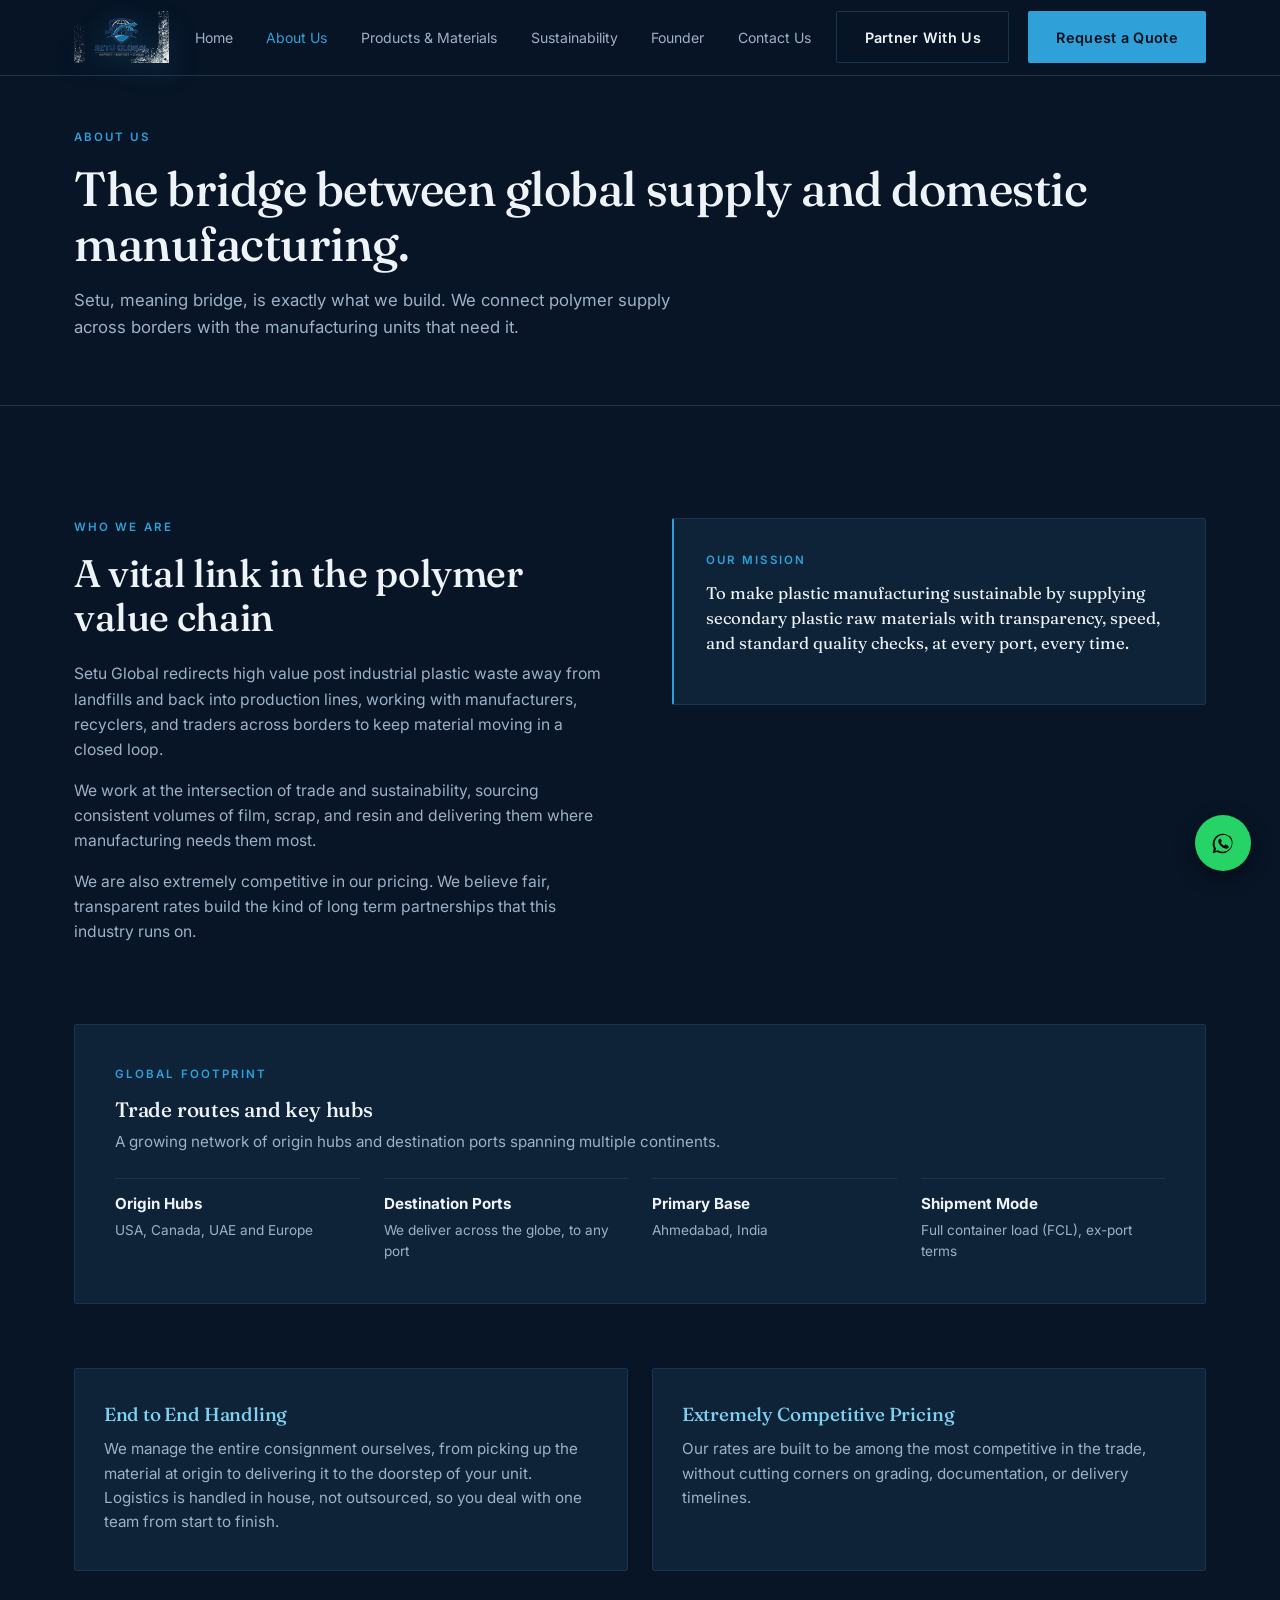
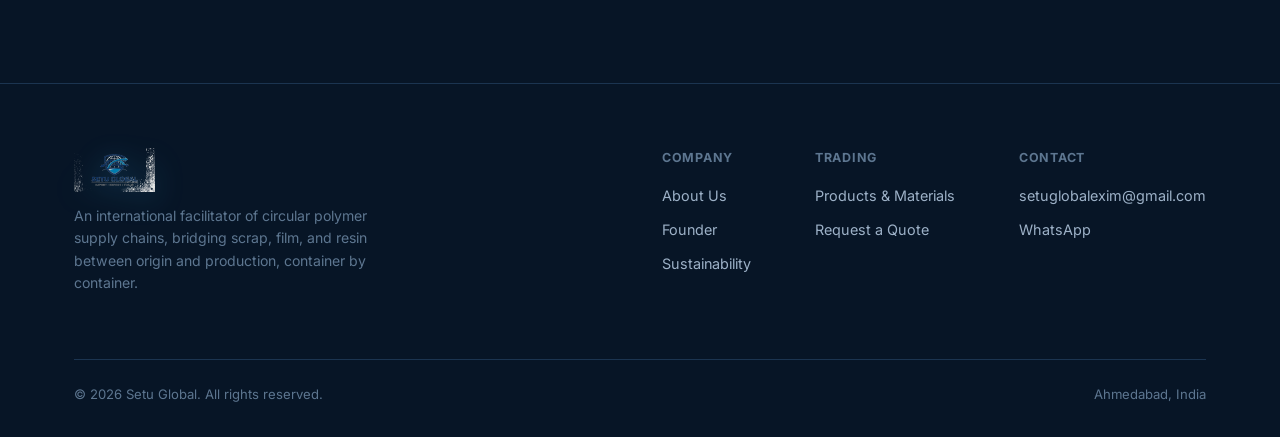
==== about.html @ ed0bbd1e "Add files via upload" ====
<!DOCTYPE html>
<html lang="en">
<head>
<meta charset="UTF-8">
<meta name="viewport" content="width=device-width, initial-scale=1.0">
<title>About Us | Setu Global</title>
<meta name="description" content="Setu Global bridges the gap between global polymer supply and domestic manufacturing, with transparent, end to end trade and logistics.">
<link rel="preconnect" href="https://fonts.googleapis.com">
<link href="https://fonts.googleapis.com/css2?family=Fraunces:wght@400;500;600&family=Inter:wght@400;500;600;700&display=swap" rel="stylesheet">
<link rel="stylesheet" href="style.css">
</head>
<body>

<header>
  <nav class="nav">
    <a href="index.html" class="logo"><img src="images/logo.png" alt="Setu Global" class="logo-mark"></a>
    <ul class="nav-links">
      <li><a href="index.html">Home</a></li>
      <li><a href="about.html" class="active">About Us</a></li>
      <li><a href="products.html">Products &amp; Materials</a></li>
      <li><a href="sustainability.html">Sustainability</a></li>
      <li><a href="founder.html">Founder</a></li>
      <li><a href="contact.html">Contact Us</a></li>
    </ul>
    <div class="nav-cta">
      <a href="contact.html" class="btn btn-ghost">Partner With Us</a>
      <a href="contact.html" class="btn btn-primary">Request a Quote</a>
    </div>
    <button class="nav-toggle" id="navToggle" aria-label="Menu">
      <span></span><span></span><span></span>
    </button>
  </nav>
  <div class="mobile-menu" id="mobileMenu">
    <a href="index.html">Home</a>
    <a href="about.html">About Us</a>
    <a href="products.html">Products &amp; Materials</a>
    <a href="sustainability.html">Sustainability</a>
    <a href="founder.html">Founder</a>
    <a href="contact.html">Contact Us</a>
    <a href="contact.html" class="btn btn-primary">Request a Quote</a>
  </div>
</header>

<main>

  <section class="page-hero">
    <div class="container">
      <span class="eyebrow">About Us</span>
      <h1>The bridge between global supply and domestic manufacturing.</h1>
      <p>Setu, meaning bridge, is exactly what we build. We connect polymer supply across borders with the manufacturing units that need it.</p>
    </div>
  </section>

  <section>
    <div class="container">
      <div class="about-grid">
        <div>
          <span class="eyebrow">Who We Are</span>
          <h2>A vital link in the polymer value chain</h2>
          <p>Setu Global redirects high value post industrial plastic waste away from landfills and back into production lines, working with manufacturers, recyclers, and traders across borders to keep material moving in a closed loop.</p>
          <p>We work at the intersection of trade and sustainability, sourcing consistent volumes of film, scrap, and resin and delivering them where manufacturing needs them most.</p>
          <p>We are also extremely competitive in our pricing. We believe fair, transparent rates build the kind of long term partnerships that this industry runs on.</p>
        </div>
        <div class="mission-box">
          <span class="eyebrow">Our Mission</span>
          <p>To make plastic manufacturing sustainable by supplying secondary plastic raw materials with transparency, speed, and standard quality checks, at every port, every time.</p>
        </div>
      </div>

      <div class="route-map">
        <span class="eyebrow">Global Footprint</span>
        <h3 style="font-size:1.3rem; margin-bottom:0.5rem;">Trade routes and key hubs</h3>
        <p style="color:var(--text-dim); font-size:0.95rem;">A growing network of origin hubs and destination ports spanning multiple continents.</p>
        <ul class="route-list">
          <li><b>Origin Hubs</b>USA, Canada, UAE and Europe</li>
          <li><b>Destination Ports</b>We deliver across the globe, to any port</li>
          <li><b>Primary Base</b>Ahmedabad, India</li>
          <li><b>Shipment Mode</b>Full container load (FCL), ex-port terms</li>
        </ul>
      </div>

      <div class="callout-strip">
        <div class="card">
          <h3>End to End Handling</h3>
          <p>We manage the entire consignment ourselves, from picking up the material at origin to delivering it to the doorstep of your unit. Logistics is handled in house, not outsourced, so you deal with one team from start to finish.</p>
        </div>
        <div class="card">
          <h3>Extremely Competitive Pricing</h3>
          <p>Our rates are built to be among the most competitive in the trade, without cutting corners on grading, documentation, or delivery timelines.</p>
        </div>
      </div>
    </div>
  </section>

</main>

<footer>
  <div class="container">
    <div class="footer-top">
      <div class="footer-brand">
        <a href="index.html" class="logo"><img src="images/logo.png" alt="Setu Global" class="logo-mark" style="height:44px;"></a>
        <p>An international facilitator of circular polymer supply chains, bridging scrap, film, and resin between origin and production, container by container.</p>
      </div>
      <div class="footer-cols">
        <div class="footer-col">
          <h5>Company</h5>
          <a href="about.html">About Us</a>
          <a href="founder.html">Founder</a>
          <a href="sustainability.html">Sustainability</a>
        </div>
        <div class="footer-col">
          <h5>Trading</h5>
          <a href="products.html">Products &amp; Materials</a>
          <a href="contact.html">Request a Quote</a>
        </div>
        <div class="footer-col">
          <h5>Contact</h5>
          <a href="mailto:setuglobalexim@gmail.com">setuglobalexim@gmail.com</a>
          <a href="https://wa.me/917990073517">WhatsApp</a>
        </div>
      </div>
    </div>
    <div class="footer-bottom">
      <span>© 2026 Setu Global. All rights reserved.</span>
      <span>Ahmedabad, India</span>
    </div>
  </div>
</footer>

<a href="https://wa.me/917990073517" class="wa-float" target="_blank" rel="noopener" aria-label="Chat on WhatsApp">
  <svg width="28" height="28" viewBox="0 0 24 24" fill="#0a0a0a"><path d="M17.6 6.3A8.9 8.9 0 0 0 12 4a8.9 8.9 0 0 0-7.9 13l-1 3.7 3.8-1a8.9 8.9 0 0 0 4.3 1.1h.1a8.9 8.9 0 0 0 8.9-8.9c0-2.4-.9-4.6-2.6-6.3zM12 19.4h-.1a7.4 7.4 0 0 1-3.8-1l-.3-.1-2.3.6.6-2.2-.2-.3a7.4 7.4 0 1 1 13.7-3.9 7.4 7.4 0 0 1-7.4 6.9zm4-5.5c-.2-.1-1.3-.6-1.5-.7-.2-.1-.3-.1-.5.1-.1.2-.5.7-.6.8-.1.1-.2.2-.4.1-.2-.1-.8-.3-1.6-1-.6-.5-1-1.2-1.1-1.4-.1-.2 0-.3.1-.4l.3-.4.2-.3c.1-.1 0-.2 0-.3 0-.1-.5-1.2-.7-1.6-.2-.4-.4-.4-.5-.4h-.4c-.2 0-.4.1-.6.3-.2.2-.8.8-.8 1.9 0 1.1.8 2.2.9 2.3.1.2 1.6 2.4 3.8 3.4.5.2 1 .4 1.3.5.5.2 1 .1 1.4.1.4-.1 1.3-.5 1.5-1 .2-.5.2-.9.1-1l-.4-.1z"/></svg>
</a>

<script src="main.js"></script>
</body>
</html>
---- style.css ----
/* ========================================
   Setu Global, Minimal Dark Theme
   ======================================== */

:root {
  --bg: #071526;
  --bg-alt: #0b1d33;
  --bg-card: #0e2238;
  --border: #1b3450;
  --text: #eef3f8;
  --text-dim: #9db1c7;
  --text-faint: #5d7690;
  --accent: #2fa0d8;
  --accent-dim: #1c6f99;
  --accent-light: #7fd0ef;
  --radius: 2px;
  --max-width: 1180px;
  --space-xs: 0.5rem;
  --space-sm: 1rem;
  --space-md: 2rem;
  --space-lg: 4rem;
  --space-xl: 7rem;
}

* { box-sizing: border-box; margin: 0; padding: 0; }

html { scroll-behavior: smooth; }

body {
  background: var(--bg);
  color: var(--text);
  font-family: 'Inter', -apple-system, BlinkMacSystemFont, 'Segoe UI', sans-serif;
  font-size: 16px;
  line-height: 1.6;
  -webkit-font-smoothing: antialiased;
}

h1, h2, h3, h4 {
  font-family: 'Fraunces', Georgia, serif;
  font-weight: 500;
  letter-spacing: -0.01em;
  line-height: 1.15;
}

a { color: inherit; text-decoration: none; }

img { max-width: 100%; display: block; }

.container {
  max-width: var(--max-width);
  margin: 0 auto;
  padding: 0 1.5rem;
}

.eyebrow {
  font-size: 0.72rem;
  letter-spacing: 0.18em;
  text-transform: uppercase;
  color: var(--accent);
  font-weight: 600;
  display: block;
  margin-bottom: 0.9rem;
}

.section-head {
  max-width: 640px;
  margin-bottom: var(--space-lg);
}

.section-head h2 {
  font-size: clamp(1.8rem, 3vw, 2.6rem);
  margin-bottom: 1rem;
}

.section-head p {
  color: var(--text-dim);
  font-size: 1.05rem;
}

section { padding: var(--space-xl) 0; border-bottom: 1px solid var(--border); }

/* ---------- Buttons ---------- */
.btn {
  display: inline-flex;
  align-items: center;
  gap: 0.5rem;
  padding: 0.85rem 1.7rem;
  border-radius: var(--radius);
  font-size: 0.9rem;
  font-weight: 600;
  letter-spacing: 0.02em;
  cursor: pointer;
  border: 1px solid transparent;
  transition: all 0.2s ease;
}

.btn-primary {
  background: var(--accent);
  color: #06111e;
}
.btn-primary:hover { background: var(--accent-light); }

.btn-ghost {
  background: transparent;
  border: 1px solid var(--border);
  color: var(--text);
}
.btn-ghost:hover { border-color: var(--accent); color: var(--accent); }

/* ---------- Header ---------- */
header {
  position: fixed;
  top: 0; left: 0; right: 0;
  z-index: 100;
  background: rgba(7,21,38,0.88);
  backdrop-filter: blur(10px);
  border-bottom: 1px solid var(--border);
}

.nav {
  display: flex;
  align-items: center;
  justify-content: space-between;
  padding: 0.7rem 1.5rem;
  max-width: var(--max-width);
  margin: 0 auto;
}

.logo {
  font-family: 'Fraunces', serif;
  font-size: 1.25rem;
  font-weight: 600;
  letter-spacing: 0.01em;
  display: flex;
  align-items: center;
  gap: 0.6rem;
}
.logo span { color: var(--accent); }

.logo-mark {
  height: 52px;
  width: auto;
  display: block;
  filter: drop-shadow(0 6px 14px rgba(47,160,216,0.35));
  animation: logoFloat 3.6s ease-in-out infinite;
}

@keyframes logoFloat {
  0%, 100% { transform: translateY(0); }
  50% { transform: translateY(-5px); }
}

.nav-links {
  display: flex;
  gap: 2.1rem;
  list-style: none;
}

.nav-links a {
  font-size: 0.88rem;
  color: var(--text-dim);
  transition: color 0.2s;
}
.nav-links a:hover { color: var(--text); }

.nav-cta { display: flex; align-items: center; gap: 1.2rem; }

.nav-toggle {
  display: none;
  flex-direction: column;
  gap: 5px;
  background: none;
  border: none;
  cursor: pointer;
  padding: 0.3rem;
}
.nav-toggle span { width: 22px; height: 1.5px; background: var(--text); }

/* ---------- Hero ---------- */
.hero {
  padding: calc(var(--space-xl) + 4rem) 0 var(--space-xl);
  border-bottom: 1px solid var(--border);
  position: relative;
  overflow: hidden;
}

.hero::before {
  content: "";
  position: absolute;
  top: -20%; right: -10%;
  width: 600px; height: 600px;
  background: radial-gradient(circle, rgba(47,160,216,0.12) 0%, transparent 70%);
  pointer-events: none;
}

.hero-inner { max-width: 760px; position: relative; }

.hero h1 {
  font-size: clamp(2.4rem, 5.2vw, 4.2rem);
  margin-bottom: 1.6rem;
}

.hero .sub {
  font-size: 1.15rem;
  color: var(--text-dim);
  max-width: 560px;
  margin-bottom: 2.6rem;
}

/* ---------- Page header (sub-pages) ---------- */
.page-hero {
  padding: calc(var(--space-lg) + 4rem) 0 var(--space-lg);
  border-bottom: 1px solid var(--border);
}
.page-hero h1 {
  font-size: clamp(2rem, 4vw, 3rem);
  margin-bottom: 1rem;
}
.page-hero p {
  color: var(--text-dim);
  font-size: 1.05rem;
  max-width: 600px;
}

.nav-links a.active { color: var(--accent); }

/* ---------- Pricing / logistics callout strips ---------- */
.callout-strip {
  display: grid;
  grid-template-columns: 1fr 1fr;
  gap: 1.5rem;
  margin-top: var(--space-lg);
}
.callout-strip .card h3 { color: var(--accent-light); }

.hero-ctas { display: flex; gap: 1rem; flex-wrap: wrap; margin-bottom: var(--space-lg); }

/* Stats */
.stats {
  display: grid;
  grid-template-columns: repeat(3, 1fr);
  gap: 1.5rem;
  margin-top: var(--space-lg);
  padding-top: var(--space-lg);
  border-top: 1px solid var(--border);
  max-width: 820px;
}

.stat-num {
  font-family: 'Fraunces', serif;
  font-size: clamp(1.9rem, 3vw, 2.6rem);
  color: var(--accent);
  margin-bottom: 0.3rem;
}

.stat-label {
  font-size: 0.82rem;
  color: var(--text-faint);
  text-transform: uppercase;
  letter-spacing: 0.08em;
}

/* ---------- Cards grid (offerings / pillars) ---------- */
.grid-3 {
  display: grid;
  grid-template-columns: repeat(3, 1fr);
  gap: 1.5rem;
}

.grid-4 {
  display: grid;
  grid-template-columns: repeat(4, 1fr);
  gap: 1.5rem;
}

.card {
  background: var(--bg-card);
  border: 1px solid var(--border);
  border-radius: var(--radius);
  padding: 2.2rem 1.8rem;
  transition: border-color 0.25s, transform 0.25s;
}
.card:hover { border-color: var(--accent-dim); transform: translateY(-3px); }

.card-num {
  font-family: 'Fraunces', serif;
  font-size: 0.85rem;
  color: var(--accent);
  margin-bottom: 1.2rem;
  letter-spacing: 0.05em;
}

.card h3 {
  font-size: 1.18rem;
  margin-bottom: 0.7rem;
}

.card p { color: var(--text-dim); font-size: 0.95rem; }

/* ---------- About ---------- */
.about-grid {
  display: grid;
  grid-template-columns: 1fr 1fr;
  gap: var(--space-lg);
  align-items: start;
}

.about-grid h2 { font-size: clamp(1.8rem, 3vw, 2.4rem); margin-bottom: 1.4rem; }
.about-grid .lead { font-size: 1.1rem; color: var(--text-dim); margin-bottom: 1.4rem; }
.about-grid p { color: var(--text-dim); margin-bottom: 1rem; font-size: 0.98rem; }

.mission-box {
  background: var(--bg-card);
  border: 1px solid var(--border);
  border-left: 2px solid var(--accent);
  padding: 2rem;
  border-radius: var(--radius);
}
.mission-box .eyebrow { margin-bottom: 0.7rem; }
.mission-box p { color: var(--text); font-size: 1.05rem; font-family: 'Fraunces', serif; font-weight: 400; line-height: 1.5; }

.route-map {
  margin-top: var(--space-lg);
  border: 1px solid var(--border);
  border-radius: var(--radius);
  padding: 2.5rem;
  background: var(--bg-card);
}

.route-list {
  display: grid;
  grid-template-columns: repeat(4, 1fr);
  gap: 1.5rem;
  margin-top: 1.5rem;
  list-style: none;
}

.route-list li {
  font-size: 0.85rem;
  color: var(--text-dim);
  border-top: 1px solid var(--border);
  padding-top: 0.8rem;
}
.route-list li b { color: var(--text); display: block; font-size: 0.95rem; margin-bottom: 0.2rem; }

/* ---------- Products ---------- */
.product-cat {
  border: 1px solid var(--border);
  border-radius: var(--radius);
  margin-bottom: 1.2rem;
  overflow: hidden;
}

.product-cat-head {
  display: flex;
  justify-content: space-between;
  align-items: center;
  padding: 1.6rem 1.8rem;
  background: var(--bg-card);
  cursor: pointer;
}

.product-cat-head h3 { font-size: 1.2rem; }
.product-cat-head .tag {
  font-size: 0.75rem;
  color: var(--text-faint);
  text-transform: uppercase;
  letter-spacing: 0.06em;
}

.product-items {
  padding: 0 1.8rem 1.8rem;
  display: grid;
  grid-template-columns: repeat(2, 1fr);
  gap: 0.9rem;
}

.product-item {
  display: flex;
  justify-content: space-between;
  align-items: center;
  padding: 0.9rem 1.1rem;
  background: var(--bg);
  border: 1px solid var(--border);
  border-radius: var(--radius);
  font-size: 0.92rem;
}

.product-item button {
  background: none;
  border: none;
  color: var(--accent);
  font-size: 0.78rem;
  cursor: pointer;
  font-weight: 600;
  white-space: nowrap;
  margin-left: 0.8rem;
}
.product-item button:hover { text-decoration: underline; }

.offer-sheet-cta {
  display: flex;
  align-items: center;
  justify-content: space-between;
  background: var(--bg-card);
  border: 1px dashed var(--border);
  border-radius: var(--radius);
  padding: 1.8rem 2rem;
  margin-top: var(--space-md);
  flex-wrap: wrap;
  gap: 1rem;
}
.offer-sheet-cta p { color: var(--text-dim); font-size: 0.92rem; }

/* ---------- Sustainability ---------- */
.sustain-wrap {
  display: grid;
  grid-template-columns: 1fr 1fr;
  gap: var(--space-lg);
}

.pillar {
  padding: 1.6rem 0;
  border-top: 1px solid var(--border);
}
.pillar:first-child { border-top: none; }
.pillar h4 { font-size: 1.05rem; margin-bottom: 0.5rem; }
.pillar p { color: var(--text-dim); font-size: 0.93rem; }

.impact-counter {
  background: var(--bg-card);
  border: 1px solid var(--border);
  border-radius: var(--radius);
  padding: 2.5rem;
  display: flex;
  flex-direction: column;
  justify-content: center;
}
.impact-counter .big-num {
  font-family: 'Fraunces', serif;
  font-size: clamp(2.6rem, 5vw, 3.6rem);
  color: var(--accent);
  margin-bottom: 0.5rem;
}
.impact-counter .big-label { color: var(--text-dim); font-size: 0.95rem; margin-bottom: 2rem; }

/* ---------- Gallery ---------- */
.gallery-grid {
  display: grid;
  grid-template-columns: repeat(3, 1fr);
  gap: 1rem;
}
.gallery-item {
  aspect-ratio: 4/3;
  background: var(--bg-card);
  border: 1px solid var(--border);
  border-radius: var(--radius);
  display: flex;
  align-items: flex-end;
  justify-content: center;
  color: var(--text-faint);
  font-size: 0.85rem;
  text-align: center;
  padding: 1rem;
  overflow: hidden;
  position: relative;
}

.gallery-item img {
  position: absolute;
  inset: 0;
  width: 100%;
  height: 100%;
  object-fit: cover;
  transition: transform 0.4s ease;
}
.gallery-item:hover img { transform: scale(1.06); }

.gallery-item span {
  position: relative;
  z-index: 1;
  background: linear-gradient(180deg, transparent, rgba(6,14,24,0.92) 70%);
  width: 100%;
  padding: 2.2rem 0.5rem 0.6rem;
  color: var(--text);
  font-weight: 600;
  letter-spacing: 0.02em;
}

/* ---------- Founder ---------- */
.founder-wrap {
  display: grid;
  grid-template-columns: 300px 1fr;
  gap: var(--space-lg);
  align-items: start;
}

.founder-photo {
  aspect-ratio: 4/5;
  background: var(--bg-card);
  border: 1px solid var(--border);
  border-radius: var(--radius);
  display: flex;
  align-items: center;
  justify-content: center;
  color: var(--text-faint);
  font-size: 0.85rem;
  overflow: hidden;
}

.founder-photo img {
  width: 100%;
  height: 100%;
  object-fit: cover;
  object-position: center 15%;
  display: block;
}

.founder-wrap h3 { font-size: 1.6rem; margin-bottom: 0.3rem; }
.founder-wrap .role { color: var(--accent); font-size: 0.9rem; margin-bottom: 1.4rem; display: block; }
.founder-wrap p { color: var(--text-dim); margin-bottom: 1rem; }

.founder-points {
  margin-top: 1.5rem;
  display: grid;
  grid-template-columns: 1fr 1fr;
  gap: 1rem;
}
.founder-points div {
  border-top: 1px solid var(--border);
  padding-top: 0.8rem;
  font-size: 0.88rem;
  color: var(--text-dim);
}
.founder-points b { color: var(--text); display: block; margin-bottom: 0.2rem; }

/* ---------- Stocklot bulletin ---------- */
.bulletin {
  background: var(--bg-card);
  border: 1px solid var(--border);
  border-radius: var(--radius);
  padding: 3rem;
  text-align: center;
}
.bulletin h3 { font-size: 1.5rem; margin-bottom: 0.8rem; }
.bulletin p { color: var(--text-dim); max-width: 520px; margin: 0 auto 1.8rem; }

/* ---------- Contact ---------- */
.contact-wrap {
  display: grid;
  grid-template-columns: 1fr 1fr;
  gap: var(--space-lg);
}

.form-group { margin-bottom: 1.2rem; }
.form-group label {
  display: block;
  font-size: 0.82rem;
  color: var(--text-dim);
  margin-bottom: 0.5rem;
  text-transform: uppercase;
  letter-spacing: 0.04em;
}
.form-row { display: grid; grid-template-columns: 1fr 1fr; gap: 1rem; }

input, select, textarea {
  width: 100%;
  background: var(--bg-card);
  border: 1px solid var(--border);
  border-radius: var(--radius);
  padding: 0.85rem 1rem;
  color: var(--text);
  font-family: inherit;
  font-size: 0.95rem;
}
input:focus, select:focus, textarea:focus {
  outline: none;
  border-color: var(--accent);
}
textarea { resize: vertical; min-height: 100px; }

.contact-info-block { margin-bottom: 2rem; }
.contact-info-block h4 {
  font-size: 0.8rem;
  text-transform: uppercase;
  letter-spacing: 0.08em;
  color: var(--accent);
  margin-bottom: 0.8rem;
}
.contact-info-block p { color: var(--text-dim); font-size: 0.95rem; line-height: 1.7; }
.contact-info-block a { color: var(--text); }
.contact-info-block a:hover { color: var(--accent); }

/* ---------- Footer ---------- */
footer {
  padding: var(--space-lg) 0 var(--space-md);
}
.footer-top {
  display: flex;
  justify-content: space-between;
  flex-wrap: wrap;
  gap: 2rem;
  margin-bottom: var(--space-lg);
}
.footer-brand .logo { margin-bottom: 0.8rem; }
.footer-brand p { color: var(--text-faint); font-size: 0.88rem; max-width: 320px; }

.footer-cols { display: flex; gap: 4rem; flex-wrap: wrap; }
.footer-col h5 {
  font-size: 0.78rem;
  text-transform: uppercase;
  letter-spacing: 0.06em;
  color: var(--text-faint);
  margin-bottom: 1rem;
}
.footer-col a {
  display: block;
  color: var(--text-dim);
  font-size: 0.9rem;
  margin-bottom: 0.7rem;
}
.footer-col a:hover { color: var(--accent); }

.footer-bottom {
  border-top: 1px solid var(--border);
  padding-top: 1.5rem;
  display: flex;
  justify-content: space-between;
  flex-wrap: wrap;
  gap: 1rem;
  font-size: 0.82rem;
  color: var(--text-faint);
}

/* ---------- WhatsApp float ---------- */
.wa-float {
  position: fixed;
  bottom: 1.8rem;
  right: 1.8rem;
  width: 56px;
  height: 56px;
  background: #25D366;
  border-radius: 50%;
  display: flex;
  align-items: center;
  justify-content: center;
  z-index: 90;
  box-shadow: 0 6px 20px rgba(0,0,0,0.4);
  transition: transform 0.2s;
}
.wa-float:hover { transform: scale(1.08); }

/* ---------- Modal ---------- */
.modal-overlay {
  position: fixed; inset: 0;
  background: rgba(0,0,0,0.7);
  display: none;
  align-items: center;
  justify-content: center;
  z-index: 200;
  padding: 1.5rem;
}
.modal-overlay.active { display: flex; }

.modal {
  background: var(--bg-card);
  border: 1px solid var(--border);
  border-radius: var(--radius);
  padding: 2.2rem;
  max-width: 420px;
  width: 100%;
}
.modal h3 { margin-bottom: 0.4rem; font-size: 1.2rem; }
.modal .modal-sub { color: var(--text-dim); font-size: 0.88rem; margin-bottom: 1.4rem; }
.modal-close {
  float: right;
  background: none;
  border: none;
  color: var(--text-faint);
  cursor: pointer;
  font-size: 1.3rem;
  line-height: 1;
}

.form-success {
  color: var(--accent);
  font-size: 0.9rem;
  margin-top: 1rem;
  display: none;
}

/* ---------- Responsive ---------- */
@media (max-width: 900px) {
  .grid-3, .grid-4 { grid-template-columns: 1fr 1fr; }
  .about-grid, .sustain-wrap, .contact-wrap { grid-template-columns: 1fr; }
  .founder-wrap { grid-template-columns: 1fr; }
  .founder-photo { max-width: 260px; }
  .route-list { grid-template-columns: 1fr 1fr; }
  .gallery-grid { grid-template-columns: 1fr 1fr; }
  .stats { grid-template-columns: 1fr; gap: 1.8rem; }
  .callout-strip { grid-template-columns: 1fr; }
}

@media (max-width: 680px) {
  .nav-links, .nav-cta .btn-ghost { display: none; }
  .nav-toggle { display: flex; }
  .grid-3, .grid-4 { grid-template-columns: 1fr; }
  .product-items { grid-template-columns: 1fr; }
  .form-row { grid-template-columns: 1fr; }
  .gallery-grid { grid-template-columns: 1fr; }
  .route-list { grid-template-columns: 1fr; }
  .footer-top { flex-direction: column; }
  section { padding: var(--space-lg) 0; }
}

.mobile-menu {
  display: none;
  position: fixed;
  top: 64px; left: 0; right: 0;
  background: var(--bg-alt);
  border-bottom: 1px solid var(--border);
  z-index: 99;
  padding: 1.5rem;
}
.mobile-menu.active { display: block; }
.mobile-menu a {
  display: block;
  padding: 0.9rem 0;
  border-bottom: 1px solid var(--border);
  color: var(--text-dim);
}
.mobile-menu .btn { margin-top: 1rem; width: 100%; justify-content: center; }
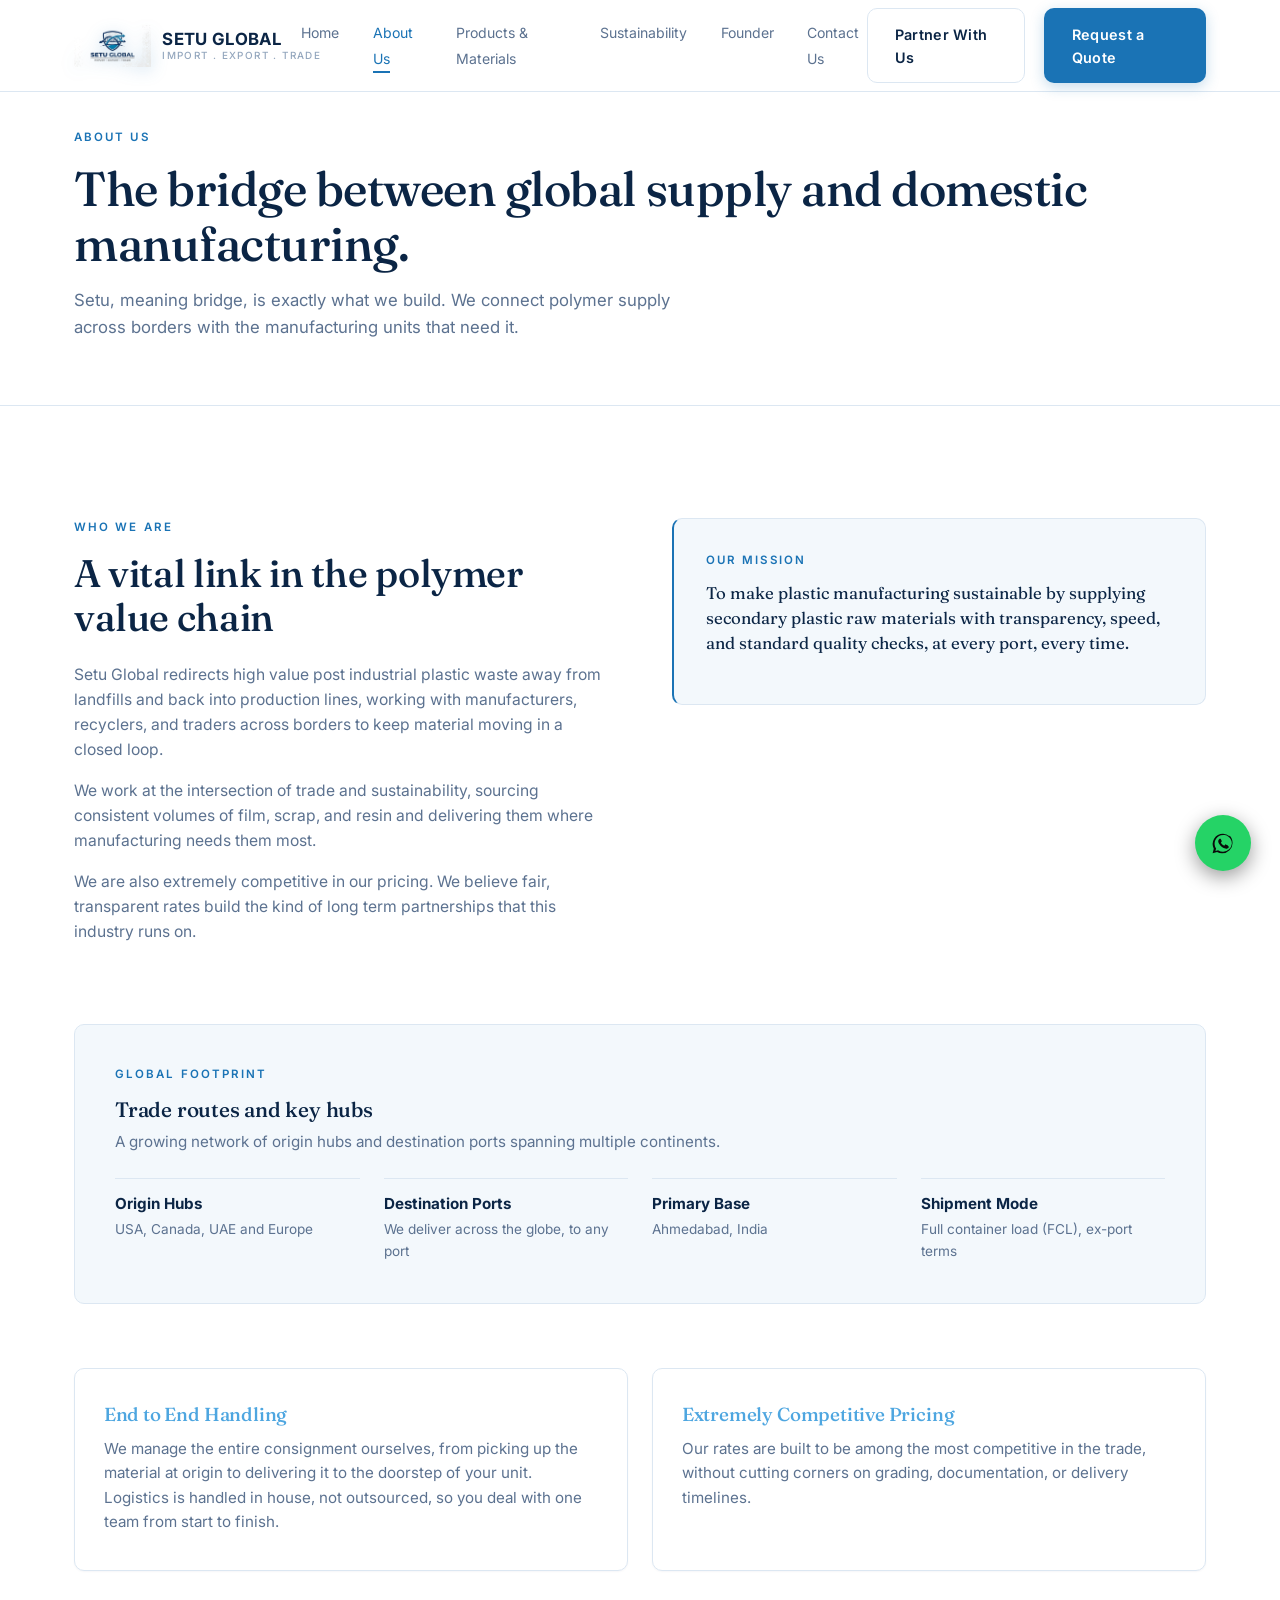
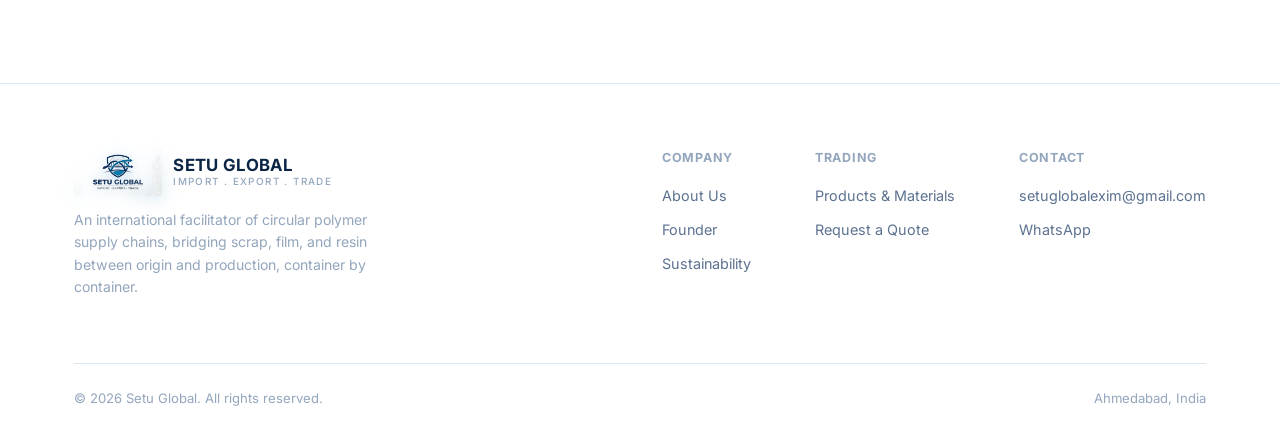
==== commit 9761ad59: "Add files via upload" ====
--- a/about.html
+++ b/about.html
@@ -13,7 +13,7 @@
 
 <header>
   <nav class="nav">
-    <a href="index.html" class="logo"><img src="images/logo.png" alt="Setu Global" class="logo-mark"></a>
+    <a href="index.html" class="logo"><img src="images/logo.png" alt="Setu Global" class="logo-mark"><span class="logo-text-block"><span class="logo-name">SETU GLOBAL</span><span class="logo-tag">Import . Export . Trade</span></span></a>
     <ul class="nav-links">
       <li><a href="index.html">Home</a></li>
       <li><a href="about.html" class="active">About Us</a></li>
@@ -98,7 +98,7 @@
   <div class="container">
     <div class="footer-top">
       <div class="footer-brand">
-        <a href="index.html" class="logo"><img src="images/logo.png" alt="Setu Global" class="logo-mark" style="height:44px;"></a>
+        <a href="index.html" class="logo"><img src="images/logo.png" alt="Setu Global" class="logo-mark" style="height:48px;"><span class="logo-text-block"><span class="logo-name">SETU GLOBAL</span><span class="logo-tag">Import . Export . Trade</span></span></a>
         <p>An international facilitator of circular polymer supply chains, bridging scrap, film, and resin between origin and production, container by container.</p>
       </div>
       <div class="footer-cols">
--- a/style.css
+++ b/style.css
@@ -1,19 +1,20 @@
 /* ========================================
-   Setu Global, Minimal Dark Theme
+   Setu Global, White and Blue Theme
    ======================================== */
 
 :root {
-  --bg: #071526;
-  --bg-alt: #0b1d33;
-  --bg-card: #0e2238;
-  --border: #1b3450;
-  --text: #eef3f8;
-  --text-dim: #9db1c7;
-  --text-faint: #5d7690;
-  --accent: #2fa0d8;
-  --accent-dim: #1c6f99;
-  --accent-light: #7fd0ef;
-  --radius: 2px;
+  --bg: #ffffff;
+  --bg-alt: #f3f8fc;
+  --bg-card: #f3f8fc;
+  --bg-navy: #0b2a4a;
+  --border: #dce7f2;
+  --text: #0b2545;
+  --text-dim: #5c7290;
+  --text-faint: #93a6bd;
+  --accent: #1a73b5;
+  --accent-dim: #0f5890;
+  --accent-light: #4ea6e0;
+  --radius: 10px;
   --max-width: 1180px;
   --space-xs: 0.5rem;
   --space-sm: 1rem;
@@ -33,6 +34,27 @@
   font-size: 16px;
   line-height: 1.6;
   -webkit-font-smoothing: antialiased;
+  overflow-x: hidden;
+}
+
+/* ---------- Scroll reveal animations ---------- */
+.reveal {
+  opacity: 0;
+  transform: translateY(26px);
+  transition: opacity 0.7s cubic-bezier(0.16, 1, 0.3, 1), transform 0.7s cubic-bezier(0.16, 1, 0.3, 1);
+  will-change: opacity, transform;
+}
+.reveal.in-view {
+  opacity: 1;
+  transform: translateY(0);
+}
+.reveal-delay-1 { transition-delay: 0.08s; }
+.reveal-delay-2 { transition-delay: 0.16s; }
+.reveal-delay-3 { transition-delay: 0.24s; }
+.reveal-delay-4 { transition-delay: 0.32s; }
+
+@media (prefers-reduced-motion: reduce) {
+  .reveal, .reveal.in-view, .logo-mark, .card, .btn { transition: none !important; animation: none !important; transform: none !important; }
 }
 
 h1, h2, h3, h4 {
@@ -91,37 +113,49 @@
   letter-spacing: 0.02em;
   cursor: pointer;
   border: 1px solid transparent;
-  transition: all 0.2s ease;
+  transition: transform 0.25s cubic-bezier(0.16,1,0.3,1), box-shadow 0.25s ease, background 0.2s ease, border-color 0.2s ease, color 0.2s ease;
 }
 
 .btn-primary {
   background: var(--accent);
-  color: #06111e;
-}
-.btn-primary:hover { background: var(--accent-light); }
+  color: #ffffff;
+  box-shadow: 0 4px 14px rgba(26,115,181,0.25);
+}
+.btn-primary:hover {
+  background: var(--accent-dim);
+  transform: translateY(-2px);
+  box-shadow: 0 10px 24px rgba(26,115,181,0.32);
+}
 
 .btn-ghost {
-  background: transparent;
-  border: 1px solid var(--border);
+  background: #ffffff;
+  border: 1.5px solid var(--border);
   color: var(--text);
 }
-.btn-ghost:hover { border-color: var(--accent); color: var(--accent); }
+.btn-ghost:hover {
+  border-color: var(--accent);
+  color: var(--accent);
+  transform: translateY(-2px);
+  box-shadow: 0 8px 20px rgba(26,115,181,0.12);
+}
 
 /* ---------- Header ---------- */
 header {
   position: fixed;
   top: 0; left: 0; right: 0;
   z-index: 100;
-  background: rgba(7,21,38,0.88);
-  backdrop-filter: blur(10px);
+  background: rgba(255,255,255,0.86);
+  backdrop-filter: blur(12px);
   border-bottom: 1px solid var(--border);
-}
+  transition: box-shadow 0.3s ease;
+}
+header.scrolled { box-shadow: 0 4px 24px rgba(11,37,69,0.06); }
 
 .nav {
   display: flex;
   align-items: center;
   justify-content: space-between;
-  padding: 0.7rem 1.5rem;
+  padding: 0.5rem 1.5rem;
   max-width: var(--max-width);
   margin: 0 auto;
 }
@@ -133,21 +167,44 @@
   letter-spacing: 0.01em;
   display: flex;
   align-items: center;
-  gap: 0.6rem;
+  gap: 0.7rem;
 }
 .logo span { color: var(--accent); }
 
 .logo-mark {
-  height: 52px;
+  height: 42px;
   width: auto;
   display: block;
-  filter: drop-shadow(0 6px 14px rgba(47,160,216,0.35));
+  filter: drop-shadow(0 3px 8px rgba(26,115,181,0.3));
   animation: logoFloat 3.6s ease-in-out infinite;
+}
+
+.logo-text-block {
+  display: flex;
+  flex-direction: column;
+  line-height: 1.15;
+}
+.logo-text-block .logo-name {
+  font-family: 'Inter', sans-serif;
+  font-size: 1.05rem;
+  font-weight: 700;
+  letter-spacing: 0.02em;
+  color: var(--text);
+  white-space: nowrap;
+}
+.logo-text-block .logo-tag {
+  font-family: 'Inter', sans-serif;
+  font-size: 0.62rem;
+  font-weight: 500;
+  letter-spacing: 0.14em;
+  text-transform: uppercase;
+  color: var(--text-faint);
+  white-space: nowrap;
 }
 
 @keyframes logoFloat {
   0%, 100% { transform: translateY(0); }
-  50% { transform: translateY(-5px); }
+  50% { transform: translateY(-4px); }
 }
 
 .nav-links {
@@ -160,8 +217,20 @@
   font-size: 0.88rem;
   color: var(--text-dim);
   transition: color 0.2s;
+  position: relative;
+  padding-bottom: 2px;
+}
+.nav-links a::after {
+  content: "";
+  position: absolute;
+  left: 0; bottom: -4px;
+  width: 0;
+  height: 2px;
+  background: var(--accent);
+  transition: width 0.3s cubic-bezier(0.16,1,0.3,1);
 }
 .nav-links a:hover { color: var(--text); }
+.nav-links a:hover::after, .nav-links a.active::after { width: 100%; }
 
 .nav-cta { display: flex; align-items: center; gap: 1.2rem; }
 
@@ -188,9 +257,15 @@
   content: "";
   position: absolute;
   top: -20%; right: -10%;
-  width: 600px; height: 600px;
-  background: radial-gradient(circle, rgba(47,160,216,0.12) 0%, transparent 70%);
+  width: 700px; height: 700px;
+  background: radial-gradient(circle, rgba(26,115,181,0.10) 0%, transparent 70%);
   pointer-events: none;
+  animation: heroGlow 8s ease-in-out infinite;
+}
+
+@keyframes heroGlow {
+  0%, 100% { transform: scale(1) translate(0,0); }
+  50% { transform: scale(1.1) translate(-20px, 20px); }
 }
 
 .hero-inner { max-width: 760px; position: relative; }
@@ -274,13 +349,18 @@
 }
 
 .card {
-  background: var(--bg-card);
+  background: #ffffff;
   border: 1px solid var(--border);
   border-radius: var(--radius);
   padding: 2.2rem 1.8rem;
-  transition: border-color 0.25s, transform 0.25s;
-}
-.card:hover { border-color: var(--accent-dim); transform: translateY(-3px); }
+  transition: border-color 0.3s ease, transform 0.3s cubic-bezier(0.16,1,0.3,1), box-shadow 0.3s ease;
+  box-shadow: 0 1px 2px rgba(11,37,69,0.04);
+}
+.card:hover {
+  border-color: var(--accent-light);
+  transform: translateY(-5px);
+  box-shadow: 0 16px 32px rgba(11,37,69,0.1);
+}
 
 .card-num {
   font-family: 'Fraunces', serif;
@@ -479,10 +559,10 @@
 .gallery-item span {
   position: relative;
   z-index: 1;
-  background: linear-gradient(180deg, transparent, rgba(6,14,24,0.92) 70%);
+  background: linear-gradient(180deg, transparent, rgba(11,37,69,0.92) 70%);
   width: 100%;
   padding: 2.2rem 0.5rem 0.6rem;
-  color: var(--text);
+  color: #ffffff;
   font-weight: 600;
   letter-spacing: 0.02em;
 }
@@ -730,3 +810,189 @@
   color: var(--text-dim);
 }
 .mobile-menu .btn { margin-top: 1rem; width: 100%; justify-content: center; }
+
+/* ---------- Scroll-triggered quick enquiry popup ---------- */
+.quick-enquiry {
+  position: fixed;
+  bottom: 1.8rem;
+  right: 1.8rem;
+  width: 340px;
+  max-width: calc(100vw - 2.4rem);
+  background: #ffffff;
+  border: 1px solid var(--border);
+  border-radius: 16px;
+  box-shadow: 0 24px 60px rgba(11,37,69,0.22);
+  z-index: 95;
+  padding: 1.6rem 1.5rem 1.5rem;
+  opacity: 0;
+  transform: translateY(24px) scale(0.97);
+  pointer-events: none;
+  transition: opacity 0.45s cubic-bezier(0.16,1,0.3,1), transform 0.45s cubic-bezier(0.16,1,0.3,1);
+}
+.quick-enquiry.show {
+  opacity: 1;
+  transform: translateY(0) scale(1);
+  pointer-events: auto;
+}
+.quick-enquiry-close {
+  position: absolute;
+  top: 0.9rem;
+  right: 0.9rem;
+  width: 28px;
+  height: 28px;
+  border-radius: 50%;
+  border: none;
+  background: var(--bg-card);
+  color: var(--text-dim);
+  font-size: 1.1rem;
+  line-height: 1;
+  cursor: pointer;
+  display: flex;
+  align-items: center;
+  justify-content: center;
+  transition: background 0.2s ease, color 0.2s ease, transform 0.2s ease;
+}
+.quick-enquiry-close:hover {
+  background: var(--accent);
+  color: #fff;
+  transform: rotate(90deg);
+}
+.quick-enquiry-icon {
+  width: 38px;
+  height: 38px;
+  border-radius: 10px;
+  background: linear-gradient(135deg, var(--accent), var(--accent-light));
+  display: flex;
+  align-items: center;
+  justify-content: center;
+  margin-bottom: 0.9rem;
+}
+.quick-enquiry h4 {
+  font-family: 'Fraunces', serif;
+  font-size: 1.1rem;
+  margin-bottom: 0.3rem;
+  padding-right: 1.2rem;
+}
+.quick-enquiry p {
+  color: var(--text-dim);
+  font-size: 0.86rem;
+  margin-bottom: 1.1rem;
+}
+.quick-enquiry .form-group { margin-bottom: 0.8rem; }
+.quick-enquiry input, .quick-enquiry textarea {
+  padding: 0.65rem 0.85rem;
+  font-size: 0.88rem;
+  background: var(--bg-card);
+}
+.quick-enquiry textarea { min-height: 64px; }
+.quick-enquiry .btn { width: 100%; justify-content: center; padding: 0.7rem; font-size: 0.86rem; }
+.quick-enquiry .form-success { display: none; font-size: 0.85rem; }
+
+@media (max-width: 680px) {
+  .quick-enquiry { right: 1.2rem; left: 1.2rem; width: auto; bottom: 1.2rem; }
+}
+
+/* ---------- Glow effect (contact form) ---------- */
+.glow-wrap {
+  position: relative;
+  border-radius: 22px;
+  isolation: isolate;
+}
+.glow-wrap::before {
+  content: "";
+  position: absolute;
+  inset: -8px;
+  border-radius: 26px;
+  background: linear-gradient(115deg, #0894FF, #6C8CFF, #4ea6e0, #0894FF);
+  background-size: 300% 300%;
+  filter: blur(22px);
+  opacity: 0.5;
+  z-index: -1;
+  animation: glowShift 7s ease infinite;
+}
+@keyframes glowShift {
+  0%, 100% { background-position: 0% 50%; }
+  50% { background-position: 100% 50%; }
+}
+
+.glow-card {
+  position: relative;
+  background: #ffffff;
+  border: 1px solid var(--border);
+  border-radius: 20px;
+  padding: 2.4rem;
+  box-shadow: 0 20px 48px rgba(11,37,69,0.08);
+}
+
+@media (max-width: 680px) {
+  .glow-wrap::before { inset: -5px; filter: blur(16px); }
+  .glow-card { padding: 1.8rem; }
+}
+
+/* ---------- Hero word-by-word reveal ---------- */
+.word-mask {
+  display: inline-block;
+  overflow: hidden;
+  vertical-align: top;
+  padding-bottom: 0.08em;
+}
+.word-inner {
+  display: inline-block;
+  opacity: 0;
+  transform: translateY(115%);
+  animation: wordRise 0.85s cubic-bezier(0.16,1,0.3,1) forwards;
+}
+@keyframes wordRise {
+  to { opacity: 1; transform: translateY(0); }
+}
+
+/* ---------- Hero drifting blobs ---------- */
+.hero-inner { position: relative; z-index: 1; }
+.hero::after {
+  content: "";
+  position: absolute;
+  bottom: -18%; left: -10%;
+  width: 520px; height: 520px;
+  background: radial-gradient(circle, rgba(78,166,224,0.14) 0%, transparent 70%);
+  pointer-events: none;
+  z-index: 0;
+  animation: heroGlow2 10s ease-in-out infinite;
+}
+@keyframes heroGlow2 {
+  0%, 100% { transform: scale(1) translate(0,0); }
+  50% { transform: scale(1.18) translate(30px, -24px); }
+}
+
+/* ---------- Pinned hero to offerings stack transition ---------- */
+@media (min-width: 821px) {
+  .pin-wrap { position: relative; padding-bottom: 6rem; }
+  .pin-wrap .hero { position: sticky; top: 0; z-index: 1; margin-bottom: 0; }
+  .stack-section {
+    position: relative;
+    z-index: 2;
+    background: var(--bg);
+    border-radius: 32px 32px 0 0;
+    box-shadow: 0 -32px 60px rgba(11,37,69,0.1);
+  }
+}
+
+@media (prefers-reduced-motion: reduce) {
+  .pin-wrap .hero { position: static !important; }
+  .word-inner { animation: none !important; opacity: 1 !important; transform: none !important; }
+  .hero::after { animation: none !important; }
+}
+
+/* ---------- Card spotlight cursor glow ---------- */
+.card { position: relative; overflow: hidden; }
+.card > * { position: relative; z-index: 1; }
+.card::before {
+  content: "";
+  position: absolute;
+  inset: 0;
+  background: radial-gradient(circle at var(--spot-x, 50%) var(--spot-y, 50%), rgba(26,115,181,0.14), transparent 55%);
+  opacity: 0;
+  transition: opacity 0.35s ease;
+  pointer-events: none;
+  z-index: 0;
+}
+.card.spotlight-active::before { opacity: 1; }
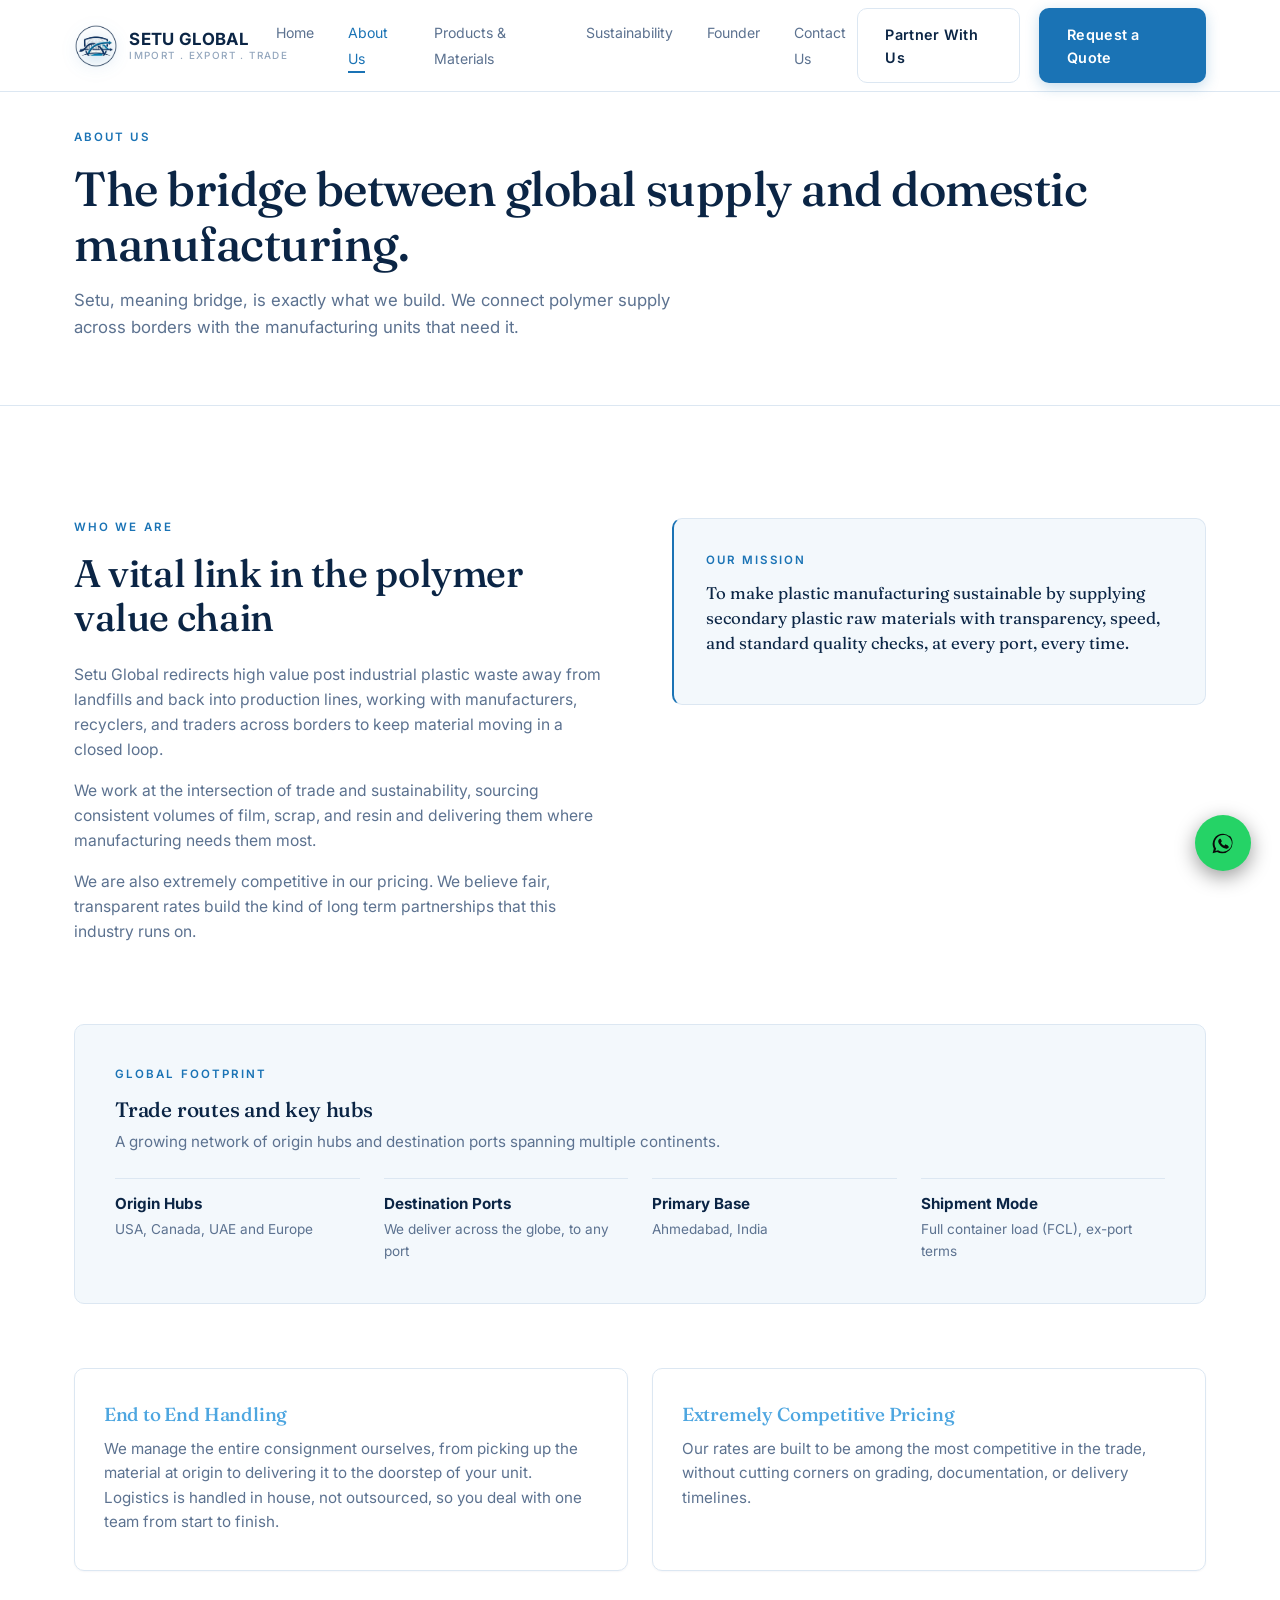
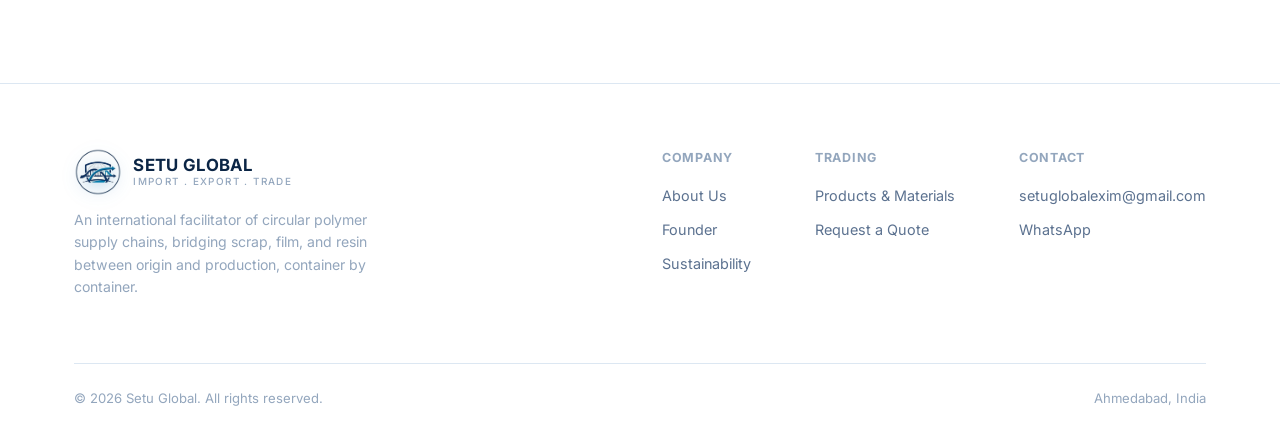
==== commit 011284d8: "Add files via upload" ====
--- a/about.html
+++ b/about.html
@@ -13,7 +13,7 @@
 
 <header>
   <nav class="nav">
-    <a href="index.html" class="logo"><img src="images/logo.png" alt="Setu Global" class="logo-mark"><span class="logo-text-block"><span class="logo-name">SETU GLOBAL</span><span class="logo-tag">Import . Export . Trade</span></span></a>
+    <a href="index.html" class="logo"><img src="images/logo-circle.png" alt="Setu Global" class="logo-mark"><span class="logo-text-block"><span class="logo-name">SETU GLOBAL</span><span class="logo-tag">Import . Export . Trade</span></span></a>
     <ul class="nav-links">
       <li><a href="index.html">Home</a></li>
       <li><a href="about.html" class="active">About Us</a></li>
@@ -98,7 +98,7 @@
   <div class="container">
     <div class="footer-top">
       <div class="footer-brand">
-        <a href="index.html" class="logo"><img src="images/logo.png" alt="Setu Global" class="logo-mark" style="height:48px;"><span class="logo-text-block"><span class="logo-name">SETU GLOBAL</span><span class="logo-tag">Import . Export . Trade</span></span></a>
+        <a href="index.html" class="logo"><img src="images/logo-circle.png" alt="Setu Global" class="logo-mark" style="height:48px;width:48px;"><span class="logo-text-block"><span class="logo-name">SETU GLOBAL</span><span class="logo-tag">Import . Export . Trade</span></span></a>
         <p>An international facilitator of circular polymer supply chains, bridging scrap, film, and resin between origin and production, container by container.</p>
       </div>
       <div class="footer-cols">
--- a/style.css
+++ b/style.css
@@ -172,9 +172,11 @@
 .logo span { color: var(--accent); }
 
 .logo-mark {
-  height: 42px;
-  width: auto;
+  height: 44px;
+  width: 44px;
   display: block;
+  border-radius: 50%;
+  object-fit: contain;
   filter: drop-shadow(0 3px 8px rgba(26,115,181,0.3));
   animation: logoFloat 3.6s ease-in-out infinite;
 }
@@ -996,3 +998,69 @@
   z-index: 0;
 }
 .card.spotlight-active::before { opacity: 1; }
+
+/* ---------- Card 3D tilt, paired with the spotlight above ---------- */
+.tilt-card {
+  transform: perspective(900px) rotateX(var(--tilt-x, 0deg)) rotateY(var(--tilt-y, 0deg));
+  transition: transform 0.25s ease;
+  will-change: transform;
+}
+.tilt-card:hover {
+  transition: transform 0.08s linear;
+}
+
+/* ---------- Spinning text badge ---------- */
+.spin-badge {
+  position: relative;
+  width: 118px;
+  height: 118px;
+  flex-shrink: 0;
+  display: flex;
+  align-items: center;
+  justify-content: center;
+}
+.spin-badge-ring {
+  position: absolute;
+  inset: 0;
+  animation: spinBadge 14s linear infinite;
+}
+.spin-badge-ring svg {
+  width: 100%;
+  height: 100%;
+}
+.spin-badge-ring text {
+  font-family: 'Inter', sans-serif;
+  font-size: 8.6px;
+  font-weight: 600;
+  letter-spacing: 2px;
+  fill: var(--accent-dim);
+  text-transform: uppercase;
+}
+.spin-badge-core {
+  position: relative;
+  width: 56px;
+  height: 56px;
+  border-radius: 50%;
+  background: var(--accent);
+  display: flex;
+  align-items: center;
+  justify-content: center;
+  box-shadow: 0 6px 18px rgba(26,115,181,0.35);
+}
+.spin-badge-core svg {
+  width: 22px;
+  height: 22px;
+  stroke: #fff;
+  fill: none;
+  stroke-width: 2;
+}
+@keyframes spinBadge {
+  from { transform: rotate(0deg); }
+  to { transform: rotate(360deg); }
+}
+@media (prefers-reduced-motion: reduce) {
+  .spin-badge-ring { animation: none; }
+}
+@media (max-width: 720px) {
+  .spin-badge { display: none; }
+}
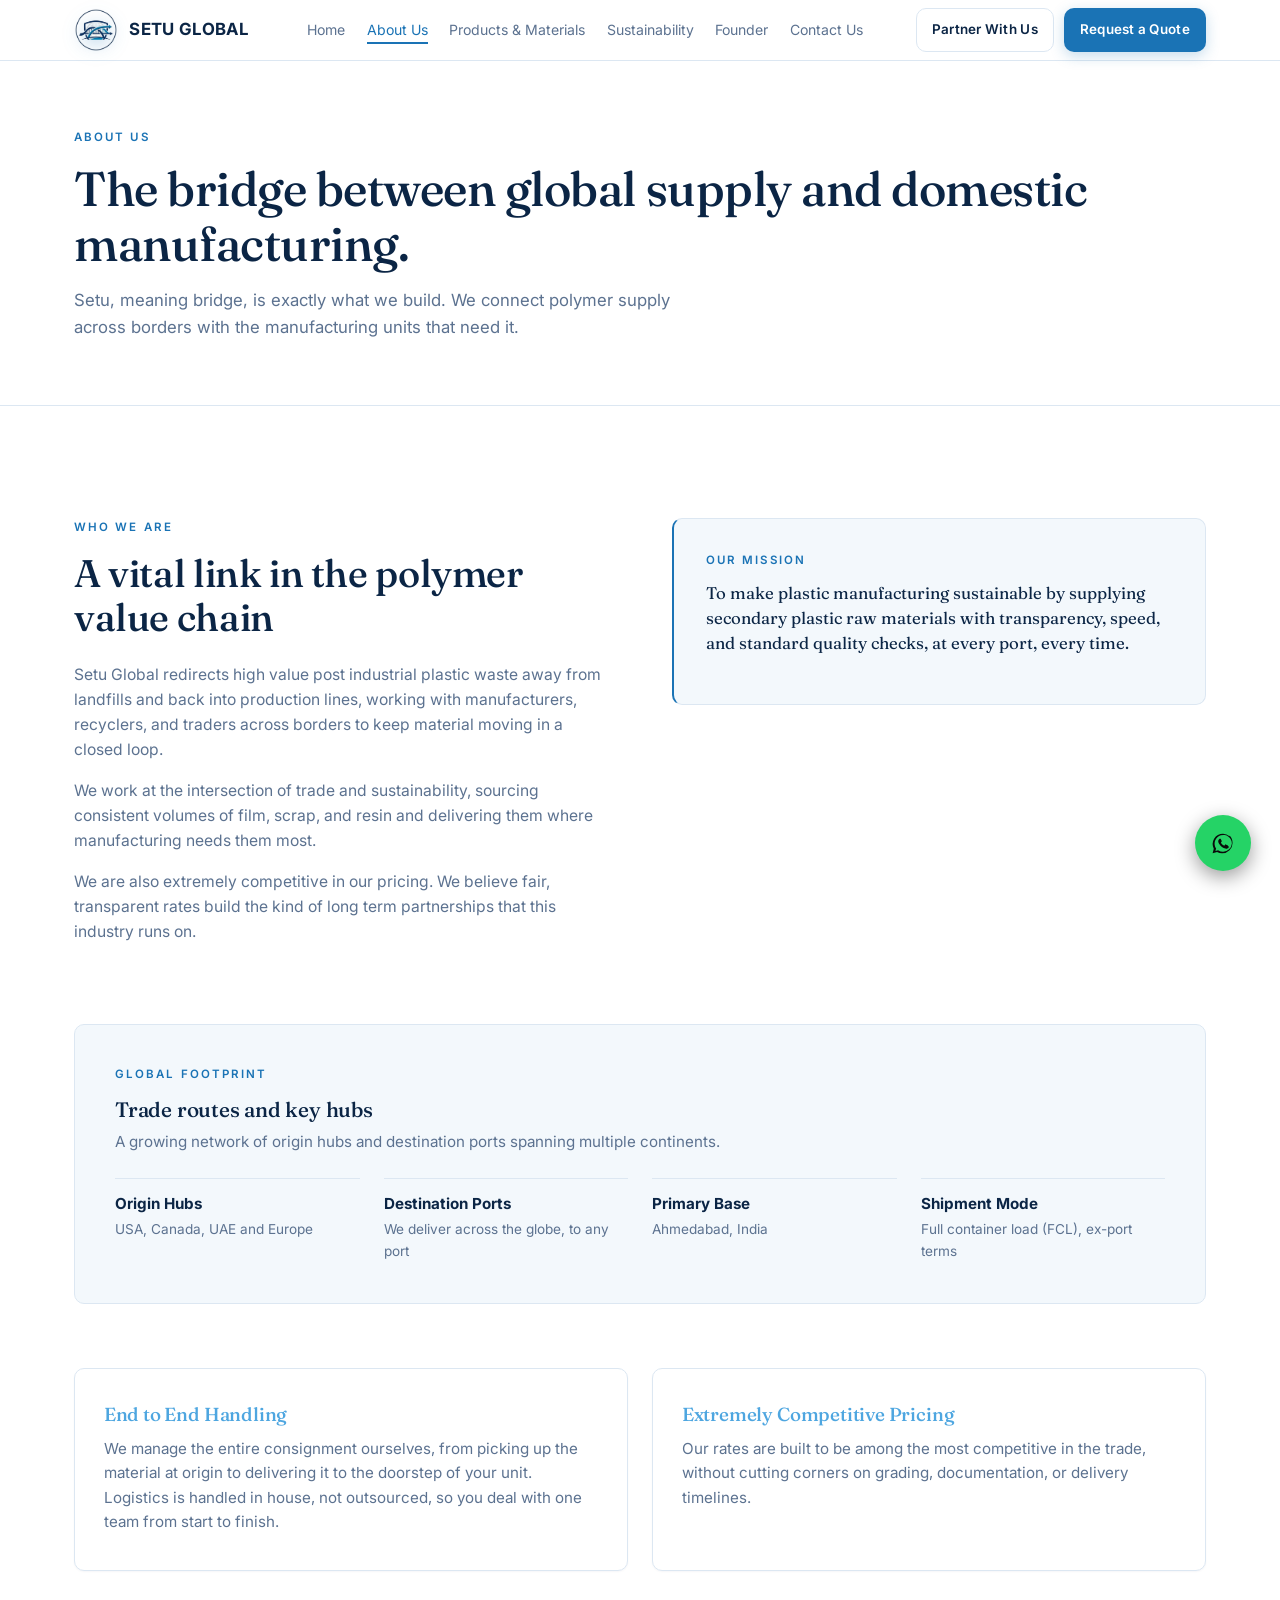
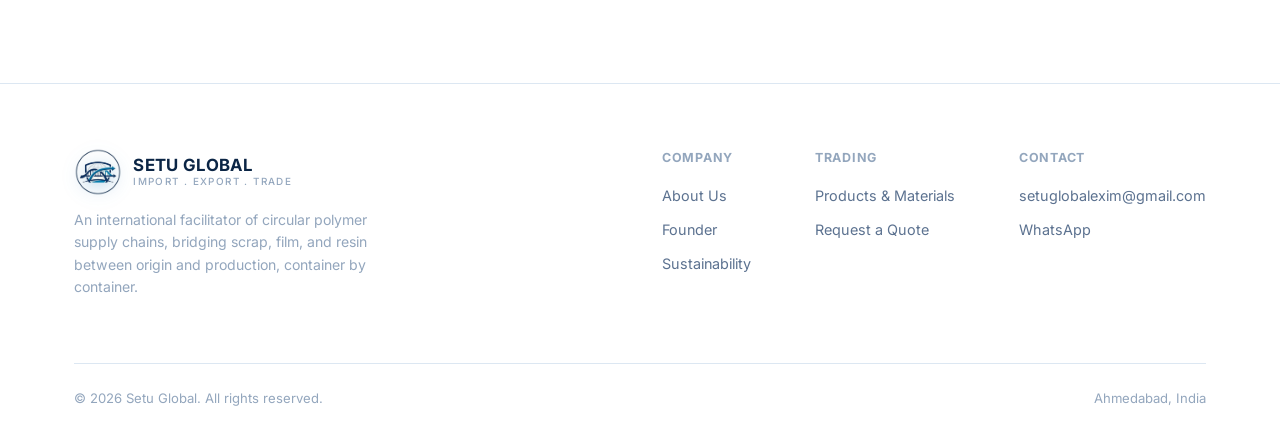
==== commit 88eebd75: "Add files via upload" ====
--- a/about.html
+++ b/about.html
@@ -7,13 +7,13 @@
 <meta name="description" content="Setu Global bridges the gap between global polymer supply and domestic manufacturing, with transparent, end to end trade and logistics.">
 <link rel="preconnect" href="https://fonts.googleapis.com">
 <link href="https://fonts.googleapis.com/css2?family=Fraunces:wght@400;500;600&family=Inter:wght@400;500;600;700&display=swap" rel="stylesheet">
-<link rel="stylesheet" href="style.css">
+<link rel="stylesheet" href="style.css?v=3">
 </head>
 <body>
 
 <header>
   <nav class="nav">
-    <a href="index.html" class="logo"><img src="images/logo-circle.png" alt="Setu Global" class="logo-mark"><span class="logo-text-block"><span class="logo-name">SETU GLOBAL</span><span class="logo-tag">Import . Export . Trade</span></span></a>
+    <a href="index.html" class="logo"><img src="images/logo-circle.png" alt="Setu Global" class="logo-mark"><span class="logo-text-block"><span class="logo-name">SETU GLOBAL</span></span></a>
     <ul class="nav-links">
       <li><a href="index.html">Home</a></li>
       <li><a href="about.html" class="active">About Us</a></li>
@@ -131,6 +131,6 @@
   <svg width="28" height="28" viewBox="0 0 24 24" fill="#0a0a0a"><path d="M17.6 6.3A8.9 8.9 0 0 0 12 4a8.9 8.9 0 0 0-7.9 13l-1 3.7 3.8-1a8.9 8.9 0 0 0 4.3 1.1h.1a8.9 8.9 0 0 0 8.9-8.9c0-2.4-.9-4.6-2.6-6.3zM12 19.4h-.1a7.4 7.4 0 0 1-3.8-1l-.3-.1-2.3.6.6-2.2-.2-.3a7.4 7.4 0 1 1 13.7-3.9 7.4 7.4 0 0 1-7.4 6.9zm4-5.5c-.2-.1-1.3-.6-1.5-.7-.2-.1-.3-.1-.5.1-.1.2-.5.7-.6.8-.1.1-.2.2-.4.1-.2-.1-.8-.3-1.6-1-.6-.5-1-1.2-1.1-1.4-.1-.2 0-.3.1-.4l.3-.4.2-.3c.1-.1 0-.2 0-.3 0-.1-.5-1.2-.7-1.6-.2-.4-.4-.4-.5-.4h-.4c-.2 0-.4.1-.6.3-.2.2-.8.8-.8 1.9 0 1.1.8 2.2.9 2.3.1.2 1.6 2.4 3.8 3.4.5.2 1 .4 1.3.5.5.2 1 .1 1.4.1.4-.1 1.3-.5 1.5-1 .2-.5.2-.9.1-1l-.4-.1z"/></svg>
 </a>
 
-<script src="main.js"></script>
+<script src="main.js?v=3"></script>
 </body>
 </html>
--- a/style.css
+++ b/style.css
@@ -1064,3 +1064,414 @@
 @media (max-width: 720px) {
   .spin-badge { display: none; }
 }
+
+/* ============================================================
+   15 SECOND MOTION REEL
+   Master loop: 15s. Every element runs one 15s timeline, so the
+   keyframe percentages below double as the shot list.
+   0.0s S1 sourcing | 2.5s S2 baling  | 5.0s  S3 container
+   7.5s S4 circular | 10.0s S5 impact | 12.5s S6 mark
+   ============================================================ */
+
+.hero-inner {
+  max-width: 1200px;
+  display: grid;
+  grid-template-columns: minmax(0, 1fr) minmax(0, 1.02fr);
+  column-gap: 3.2rem;
+  row-gap: 2.2rem;
+  align-items: center;
+}
+.hero-copy { min-width: 0; }
+.hero-reel { min-width: 0; }
+.hero-stats { grid-column: 1 / -1; margin-bottom: 0 !important; }
+.hero { padding: calc(var(--space-lg) + 3rem) 0 var(--space-lg); }
+.hero h1 { font-size: clamp(2.2rem, 3.9vw, 3.4rem); margin-bottom: 1.2rem; }
+.hero .sub { margin-bottom: 1.8rem; }
+.hero-ctas { margin-bottom: 0; }
+.spin-badge { width: 96px; height: 96px; }
+.spin-badge-core { width: 46px; height: 46px; }
+
+.reel {
+  position: relative;
+  width: 100%;
+  aspect-ratio: 16 / 9;
+  border-radius: 14px;
+  overflow: hidden;
+  background: linear-gradient(160deg, #ffffff 0%, #eef6fc 100%);
+  border: 1px solid var(--border);
+  box-shadow: 0 24px 60px -24px rgba(11,37,69,0.34), 0 2px 8px rgba(11,37,69,0.05);
+  animation: reelClock 15s linear infinite;
+  contain: paint;
+}
+.reel-svg { position: absolute; inset: 0; width: 100%; height: 100%; display: block; }
+@keyframes reelClock { from { opacity: 1; } to { opacity: 1; } }
+
+.reel-amb { animation: reelAmb 15s ease-in-out infinite; transform-box: fill-box; transform-origin: center; }
+@keyframes reelAmb {
+  0%, 100% { transform: translate(-70px, -30px) scale(1); }
+  33%      { transform: translate(60px, 40px) scale(1.15); }
+  66%      { transform: translate(-30px, 50px) scale(0.95); }
+}
+
+/* ---- scene visibility ---- */
+.sc { animation-duration: 15s; animation-iteration-count: infinite; animation-timing-function: ease; }
+.sc1 { animation-name: scA; }
+.sc2 { animation-name: scB; }
+.sc3 { animation-name: scC; }
+.sc4 { animation-name: scD; }
+.sc5 { animation-name: scE; }
+.sc6 { animation-name: scF; }
+@keyframes scA { 0%, 15.3% { opacity: 1; } 17%, 98% { opacity: 0; } 100% { opacity: 1; } }
+@keyframes scB { 0%, 15.6% { opacity: 0; } 17.6%, 31.6% { opacity: 1; } 33.6%, 100% { opacity: 0; } }
+@keyframes scC { 0%, 32.3% { opacity: 0; } 34.3%, 48.3% { opacity: 1; } 50.3%, 100% { opacity: 0; } }
+@keyframes scD { 0%, 49%   { opacity: 0; } 51%, 65%     { opacity: 1; } 67%, 100%   { opacity: 0; } }
+@keyframes scE { 0%, 65.7% { opacity: 0; } 67.7%, 81.7% { opacity: 1; } 83.7%, 100% { opacity: 0; } }
+@keyframes scF { 0%, 82.4% { opacity: 0; } 84.4%, 98%   { opacity: 1; } 100%        { opacity: 0; } }
+
+/* ---------- SCENE 1 : global sourcing ---------- */
+.s1-globe { transform-box: fill-box; transform-origin: center; animation: s1globe 15s ease-out infinite; }
+@keyframes s1globe {
+  0%   { transform: scale(0.9) rotate(-3deg); opacity: 0; }
+  3%   { opacity: 1; }
+  7%   { transform: scale(1) rotate(0deg); }
+  16%  { transform: scale(1.04) rotate(1.5deg); }
+  100% { transform: scale(1.04) rotate(1.5deg); }
+}
+.s1-sweep { transform-box: fill-box; transform-origin: 480px 265px; animation: s1sweep 15s linear infinite; }
+@keyframes s1sweep { 0% { transform: rotate(0deg); } 16.67%, 100% { transform: rotate(340deg); } }
+
+.s1-arc { stroke-dasharray: 1; animation: s1arc 15s cubic-bezier(.45,0,.2,1) infinite; }
+@keyframes s1arc {
+  0%, 4.6%  { stroke-dashoffset: 1; opacity: 0; }
+  5.4%      { opacity: 1; }
+  12%, 15%  { stroke-dashoffset: 0; opacity: 1; }
+  16.6%, 100% { stroke-dashoffset: 0; opacity: 0; }
+}
+.s1-ship { offset-rotate: auto; animation: s1ship 15s cubic-bezier(.4,0,.3,1) infinite; }
+.s1-ship.p1 { offset-path: path("M330,230 Q420,110 600,310"); }
+.s1-ship.p2 { offset-path: path("M365,170 Q480,95 600,310"); }
+.s1-ship.p3 { offset-path: path("M480,160 Q560,140 600,310"); }
+@keyframes s1ship {
+  0%, 6%   { offset-distance: 0%; opacity: 0; }
+  7.4%     { opacity: 1; }
+  14%      { offset-distance: 100%; opacity: 1; }
+  15.2%, 100% { offset-distance: 100%; opacity: 0; }
+}
+.s1-node, .s1-dest { transform-box: view-box; animation: s1node 15s cubic-bezier(.3,1.5,.5,1) infinite; }
+@keyframes s1node {
+  0%, 2.6% { opacity: 0; }
+  4.6%     { opacity: 1; }
+  15%      { opacity: 1; }
+  16.4%, 100% { opacity: 0; }
+}
+.s1-ring { transform-box: fill-box; transform-origin: center; animation: s1ring 15s ease-out infinite; }
+@keyframes s1ring {
+  0%, 3%   { transform: scale(1); opacity: .9; }
+  8%       { transform: scale(2.6); opacity: 0; }
+  9%       { transform: scale(1); opacity: .9; }
+  14%      { transform: scale(2.6); opacity: 0; }
+  100%     { opacity: 0; }
+}
+.s1-lbl {
+  font: 600 12px/1 'Inter', sans-serif; fill: #0b2545;
+  letter-spacing: 1.4px; text-anchor: middle;
+}
+.s1-lbl.strong { font-size: 13px; letter-spacing: 2px; }
+
+/* ---------- SCENE 2 : graded and baled ---------- */
+.s2-flake {
+  transform-box: fill-box; transform-origin: center;
+  animation: s2flake 15s cubic-bezier(.2,.9,.25,1) infinite;
+}
+@keyframes s2flake {
+  0%, 16.7% { transform: translate(var(--fx), var(--fy)) rotate(var(--fr)) scale(.35); opacity: 0; }
+  18.5%     { opacity: 1; }
+  25%, 32%  { transform: translate(0,0) rotate(0deg) scale(1); opacity: 1; }
+  33.4%, 100% { transform: translate(0,0) rotate(0deg) scale(1); opacity: 0; }
+}
+.s2-bale > * { stroke-dasharray: 1; animation: s2bale 15s ease-out infinite; }
+@keyframes s2bale {
+  0%, 25%  { stroke-dashoffset: 1; opacity: 0; }
+  26%      { opacity: 1; }
+  30%, 32% { stroke-dashoffset: 0; opacity: 1; }
+  33.4%, 100% { stroke-dashoffset: 0; opacity: 0; }
+}
+.s2-chip { transform-box: fill-box; transform-origin: center; animation: s2chip 15s cubic-bezier(.3,1.4,.5,1) infinite; }
+@keyframes s2chip {
+  0%, 27%  { transform: translateY(14px) scale(.7); opacity: 0; }
+  30%, 32% { transform: translateY(0) scale(1); opacity: 1; }
+  33.4%, 100% { opacity: 0; }
+}
+.s2-tag { font: 700 12px/1 'Inter', sans-serif; fill: #fff; letter-spacing: 1px; text-anchor: middle; }
+.s2-scan { animation: s2scan 15s cubic-bezier(.5,0,.5,1) infinite; }
+@keyframes s2scan {
+  0%, 24%  { transform: translateY(0); opacity: 0; }
+  25%      { opacity: .9; }
+  30%      { transform: translateY(166px); opacity: .9; }
+  31.5%, 100% { transform: translateY(166px); opacity: 0; }
+}
+
+/* ---------- SCENE 3 : containerised ---------- */
+.s3-rig { animation: s3rig 15s cubic-bezier(.6,0,.2,1) infinite; }
+@keyframes s3rig {
+  0%, 45%  { transform: translateX(0); }
+  49.5%    { transform: translateX(620px); }
+  100%     { transform: translateX(620px); }
+}
+.s3-draw { stroke-dasharray: 1; animation: s3draw 15s ease-out infinite; }
+@keyframes s3draw {
+  0%, 33.6% { stroke-dashoffset: 1; }
+  38%, 100% { stroke-dashoffset: 0; }
+}
+.s3-rib { animation: s3rib 15s ease-out infinite; }
+@keyframes s3rib { 0%, 36% { opacity: 0; } 39%, 100% { opacity: 1; } }
+.s3-bale { animation: s3bale 15s cubic-bezier(.35,1,.3,1) infinite; }
+@keyframes s3bale {
+  0%, 37%   { transform: translateX(0); opacity: 0; }
+  38.5%     { opacity: 1; }
+  43%, 100% { opacity: 1; }
+}
+.s3-bale.b1 { --tx: 200px; } .s3-bale.b2 { --tx: 266px; } .s3-bale.b3 { --tx: 332px; }
+.s3-bale.b1 { animation-name: s3baleA; } .s3-bale.b2 { animation-name: s3baleB; } .s3-bale.b3 { animation-name: s3baleC; }
+@keyframes s3baleA { 0%,37% { transform: translateX(0); opacity:0 } 38.5% { opacity:1 } 43%,100% { transform: translateX(200px); opacity:1 } }
+@keyframes s3baleB { 0%,37% { transform: translateX(0); opacity:0 } 38.5% { opacity:1 } 43%,100% { transform: translateX(266px); opacity:1 } }
+@keyframes s3baleC { 0%,37% { transform: translateX(0); opacity:0 } 38.5% { opacity:1 } 43%,100% { transform: translateX(332px); opacity:1 } }
+.s3-door { transform-box: fill-box; transform-origin: left center; animation: s3door 15s cubic-bezier(.4,0,.2,1) infinite; }
+@keyframes s3door {
+  0%, 43%  { transform: scaleX(0.06); opacity: 0; }
+  44%      { opacity: 1; }
+  46.5%, 100% { transform: scaleX(1); opacity: 1; }
+}
+.s3-code { font: 600 13px/1 'Inter', sans-serif; fill: #5c7290; letter-spacing: 2.2px; }
+.s3-streak { animation: s3streak 15s ease-in infinite; }
+@keyframes s3streak {
+  0%, 45.5% { transform: translateX(0); opacity: 0; }
+  46.5%     { opacity: .9; }
+  49.5%     { transform: translateX(-180px); opacity: 0; }
+  100%      { opacity: 0; }
+}
+
+/* ---------- SCENE 4 : circular loop ---------- */
+.s4-ring { transform-box: fill-box; transform-origin: center; animation: s4ring 15s linear infinite; }
+@keyframes s4ring { 0%, 50% { transform: rotate(0deg); } 67%, 100% { transform: rotate(118deg); } }
+.s4-arc { stroke-dasharray: 1; animation: s4arc 15s cubic-bezier(.4,0,.2,1) infinite; }
+@keyframes s4arc {
+  0%, 50.3% { stroke-dashoffset: 1; }
+  57%, 100% { stroke-dashoffset: 0; }
+}
+.s4-orbit {
+  offset-path: path("M480,150 A120,120 0 0,1 584,330 A120,120 0 0,1 376,330 A120,120 0 0,1 480,150");
+  animation: s4orbit 15s linear infinite;
+}
+@keyframes s4orbit {
+  0%, 54%  { offset-distance: 0%; opacity: 0; }
+  55.5%    { opacity: 1; }
+  65%      { offset-distance: 100%; opacity: 1; }
+  66.4%, 100% { offset-distance: 100%; opacity: 0; }
+}
+.s4-node { transform-box: fill-box; transform-origin: center; animation: s4node 15s cubic-bezier(.3,1.5,.5,1) infinite; }
+@keyframes s4node {
+  0%, 53%  { transform: scale(0); opacity: 0; }
+  57%      { transform: scale(1.12); opacity: 1; }
+  59%, 65% { transform: scale(1); opacity: 1; }
+  66.4%, 100% { opacity: 0; }
+}
+.s4-lbl { font: 700 12px/1 'Inter', sans-serif; fill: #0b2545; letter-spacing: 1.6px; text-anchor: middle; }
+
+/* ---------- SCENE 5 : impact ---------- */
+.s5-track { animation: s5track 15s ease infinite; }
+@keyframes s5track { 0%, 69% { opacity: 0; } 70%, 81% { opacity: 1; } 83%, 100% { opacity: 0; } }
+.s5-bar { transform-box: fill-box; transform-origin: left center; animation: s5bar 15s cubic-bezier(.2,.8,.3,1) infinite; }
+@keyframes s5bar {
+  0%, 69%  { transform: scaleX(0); opacity: 0; }
+  70%      { opacity: 1; }
+  79%, 81% { transform: scaleX(1); opacity: 1; }
+  83%, 100% { opacity: 0; }
+}
+.s5-dot { animation: s5dot 15s ease-out infinite; }
+@keyframes s5dot {
+  0%, 68%  { transform: translateY(0); opacity: 0; }
+  71%      { opacity: .8; }
+  81%      { transform: translateY(var(--rise)); opacity: 0; }
+  100%     { opacity: 0; }
+}
+
+/* ---------- SCENE 6 : the mark ---------- */
+.s6-logo { transform-box: fill-box; transform-origin: center; animation: s6logo 15s cubic-bezier(.25,1.4,.4,1) infinite; }
+@keyframes s6logo {
+  0%, 83.4% { transform: scale(.4) rotate(-22deg); opacity: 0; }
+  87.5%     { transform: scale(1.06) rotate(0deg); opacity: 1; }
+  89.5%, 98% { transform: scale(1) rotate(0deg); opacity: 1; }
+  100%      { opacity: 0; }
+}
+.s6-ring { stroke-dasharray: 1; animation: s6ring 15s cubic-bezier(.4,0,.2,1) infinite; }
+@keyframes s6ring {
+  0%, 84.5% { stroke-dashoffset: 1; opacity: 0; }
+  85.5%     { opacity: 1; }
+  91%, 98%  { stroke-dashoffset: 0; opacity: 1; }
+  100%      { opacity: 0; }
+}
+
+/* ---------- HUD ---------- */
+.reel-hud { position: absolute; inset: 0; pointer-events: none; font-family: 'Inter', sans-serif; }
+.reel-bracket {
+  position: absolute; width: 18px; height: 18px;
+  border: 2px solid var(--accent); opacity: .55;
+}
+.reel-bracket.tl { top: 14px; left: 14px; border-right: 0; border-bottom: 0; }
+.reel-bracket.tr { top: 14px; right: 14px; border-left: 0; border-bottom: 0; }
+.reel-bracket.bl { bottom: 14px; left: 14px; border-right: 0; border-top: 0; }
+.reel-bracket.br { bottom: 14px; right: 14px; border-left: 0; border-top: 0; }
+
+.reel-top {
+  position: absolute; top: 20px; left: 46px; right: 46px;
+  display: flex; justify-content: space-between; align-items: center;
+}
+.reel-live {
+  display: inline-flex; align-items: center; gap: 7px;
+  font-size: 0.6rem; font-weight: 700; letter-spacing: 0.22em; color: var(--text-dim);
+}
+.reel-live i {
+  width: 7px; height: 7px; border-radius: 50%; background: #e2574c;
+  animation: reelBlink 1.5s steps(1, end) infinite;
+}
+@keyframes reelBlink { 0%, 55% { opacity: 1; } 56%, 100% { opacity: .18; } }
+.reel-chapter {
+  font-size: 0.6rem; font-weight: 700; letter-spacing: 0.18em;
+  color: var(--accent); font-variant-numeric: tabular-nums;
+}
+
+.reel-stage { position: absolute; inset: 0; display: grid; place-items: center; }
+.reel-count {
+  position: absolute; display: flex; align-items: baseline; gap: 0.5rem;
+  transform: translateY(-18px); opacity: 0;
+  animation: reelCount 15s ease infinite;
+}
+@keyframes reelCount {
+  0%, 68%   { opacity: 0; transform: translateY(6px); }
+  70%, 81%  { opacity: 1; transform: translateY(-18px); }
+  83%, 100% { opacity: 0; }
+}
+.reel-count b {
+  font-family: 'Fraunces', serif; font-size: clamp(2.2rem, 6.4vw, 4rem);
+  font-weight: 600; color: var(--text); line-height: 1; font-variant-numeric: tabular-nums;
+}
+.reel-count em {
+  font-style: normal; font-size: 0.95rem; font-weight: 700;
+  letter-spacing: 0.18em; color: var(--accent);
+}
+.reel-wordmark {
+  position: absolute; transform: translateY(52px);
+  display: flex; flex-wrap: wrap; justify-content: center; align-items: baseline; gap: 0.02em;
+}
+.reel-wordmark .w {
+  font-family: 'Inter', sans-serif; font-size: clamp(1.15rem, 3.1vw, 1.9rem);
+  font-weight: 800; letter-spacing: 0.06em; color: var(--text);
+  display: inline-block; opacity: 0;
+  animation: reelLetter 15s cubic-bezier(.2,1,.3,1) infinite;
+}
+.reel-wordmark .w.gap { margin-left: 0.42em; }
+.reel-wordmark .w:nth-child(1) { animation-delay: .00s; }
+.reel-wordmark .w:nth-child(2) { animation-delay: .05s; }
+.reel-wordmark .w:nth-child(3) { animation-delay: .10s; }
+.reel-wordmark .w:nth-child(4) { animation-delay: .15s; }
+.reel-wordmark .w:nth-child(5) { animation-delay: .20s; }
+.reel-wordmark .w:nth-child(6) { animation-delay: .25s; }
+.reel-wordmark .w:nth-child(7) { animation-delay: .30s; }
+.reel-wordmark .w:nth-child(8) { animation-delay: .35s; }
+.reel-wordmark .w:nth-child(9) { animation-delay: .40s; }
+.reel-wordmark .w:nth-child(10){ animation-delay: .45s; }
+@keyframes reelLetter {
+  0%, 85%   { opacity: 0; transform: translateY(24px) rotate(6deg); }
+  88%, 97%  { opacity: 1; transform: translateY(0) rotate(0deg); }
+  99%, 100% { opacity: 0; }
+}
+.reel-wordmark small {
+  flex-basis: 100%; text-align: center; margin-top: 0.38rem;
+  font-size: 0.6rem; font-weight: 600; letter-spacing: 0.3em; color: var(--text-faint);
+  opacity: 0; animation: reelTag 15s ease infinite;
+}
+@keyframes reelTag { 0%, 90% { opacity: 0; } 93%, 97% { opacity: 1; } 99%, 100% { opacity: 0; } }
+
+.reel-bottom {
+  position: absolute; left: 46px; right: 46px; bottom: 40px;
+  display: flex; justify-content: space-between; align-items: flex-end; gap: 1rem;
+}
+.reel-captions { position: relative; flex: 1; min-height: 1.1em; }
+.cap {
+  position: absolute; left: 0; bottom: 0; white-space: nowrap;
+  font-size: 0.72rem; font-weight: 600; letter-spacing: 0.04em; color: var(--text);
+  opacity: 0; animation-duration: 15s; animation-iteration-count: infinite; animation-timing-function: cubic-bezier(.2,1,.3,1);
+}
+.cap.c1 { animation-name: capA; } .cap.c2 { animation-name: capB; } .cap.c3 { animation-name: capC; }
+.cap.c4 { animation-name: capD; } .cap.c5 { animation-name: capE; } .cap.c6 { animation-name: capF; }
+@keyframes capA { 0%,14%  { opacity:1; transform:translateY(0) } 16%,97% { opacity:0; transform:translateY(-8px) } 99%,100% { opacity:1; transform:translateY(0) } }
+@keyframes capB { 0%,16%  { opacity:0; transform:translateY(8px) } 18.5%,31% { opacity:1; transform:translateY(0) } 33%,100% { opacity:0; transform:translateY(-8px) } }
+@keyframes capC { 0%,33%  { opacity:0; transform:translateY(8px) } 35%,48%   { opacity:1; transform:translateY(0) } 50%,100% { opacity:0; transform:translateY(-8px) } }
+@keyframes capD { 0%,49.5%{ opacity:0; transform:translateY(8px) } 51.5%,65% { opacity:1; transform:translateY(0) } 66.5%,100% { opacity:0; transform:translateY(-8px) } }
+@keyframes capE { 0%,66%  { opacity:0; transform:translateY(8px) } 68%,81%   { opacity:1; transform:translateY(0) } 83%,100% { opacity:0; transform:translateY(-8px) } }
+@keyframes capF { 0%,83%  { opacity:0; transform:translateY(8px) } 85%,97%   { opacity:1; transform:translateY(0) } 99%,100% { opacity:0; transform:translateY(-8px) } }
+
+.reel-time {
+  font-size: 0.62rem; font-weight: 700; letter-spacing: 0.14em;
+  color: var(--text-faint); font-variant-numeric: tabular-nums; white-space: nowrap;
+}
+.reel-track {
+  position: absolute; left: 46px; right: 46px; bottom: 26px;
+  height: 2px; background: var(--border); border-radius: 2px; overflow: hidden;
+}
+.reel-progress {
+  display: block; height: 100%; width: 100%;
+  background: linear-gradient(90deg, var(--accent-light), var(--accent));
+  transform-origin: left center; animation: reelProgress 15s linear infinite;
+}
+@keyframes reelProgress { from { transform: scaleX(0); } to { transform: scaleX(1); } }
+
+/* ---------- responsive ---------- */
+@media (max-width: 1040px) {
+  .hero-inner { grid-template-columns: 1fr; row-gap: 2.2rem; }
+  .hero-copy  { order: 1; }
+  .hero-reel  { order: 2; }
+  .hero-stats { order: 3; }
+}
+@media (max-width: 620px) {
+  .reel-top, .reel-bottom, .reel-track { left: 26px; right: 26px; }
+  .cap { font-size: 0.62rem; white-space: normal; }
+  .reel-bracket { width: 12px; height: 12px; }
+}
+
+/* ---------- reduced motion: hold the final frame ---------- */
+@media (prefers-reduced-motion: reduce) {
+  .reel, .reel *, .reel-hud * { animation: none !important; }
+  .sc1, .sc2, .sc3, .sc4, .sc5 { opacity: 0 !important; }
+  .sc6 { opacity: 1 !important; }
+  .s6-ring { stroke-dashoffset: 0 !important; opacity: 1 !important; }
+  .s6-logo { opacity: 1 !important; }
+  .reel-wordmark .w, .reel-wordmark small { opacity: 1 !important; transform: none !important; }
+  .cap.c6 { opacity: 1 !important; transform: none !important; }
+  .reel-progress { transform: scaleX(1); }
+}
+
+/* founder LinkedIn link */
+.founder-link {
+  display: inline-flex; align-items: center; gap: 0.5rem;
+  margin: 0.2rem 0 1.4rem;
+  font-size: 0.86rem; font-weight: 600; color: var(--accent);
+  text-decoration: none; border-bottom: 1px solid transparent;
+  transition: color 0.2s ease, border-color 0.2s ease;
+}
+.founder-link svg { width: 17px; height: 17px; fill: currentColor; }
+.founder-link:hover { color: var(--accent-dim); border-color: var(--accent-dim); }
+
+/* nav fit: the tagline is gone from the mark, and the bar is width-capped,
+   so everything has to live inside one row without wrapping or overlapping. */
+.nav { gap: 1rem; }
+.nav .logo { margin-right: 0.4rem; flex-shrink: 0; }
+.nav-links { gap: 1.35rem; flex-wrap: nowrap; min-width: 0; }
+.nav-links a { white-space: nowrap; }
+.nav-cta { flex-shrink: 0; gap: 0.6rem; }
+.nav-cta .btn { white-space: nowrap; padding: 0.62rem 0.95rem; font-size: 0.84rem; }
+@media (max-width: 1150px) and (min-width: 821px) {
+  .nav-links { gap: 1rem; font-size: 0.92rem; }
+  .nav-cta .btn-ghost { display: none; }
+}
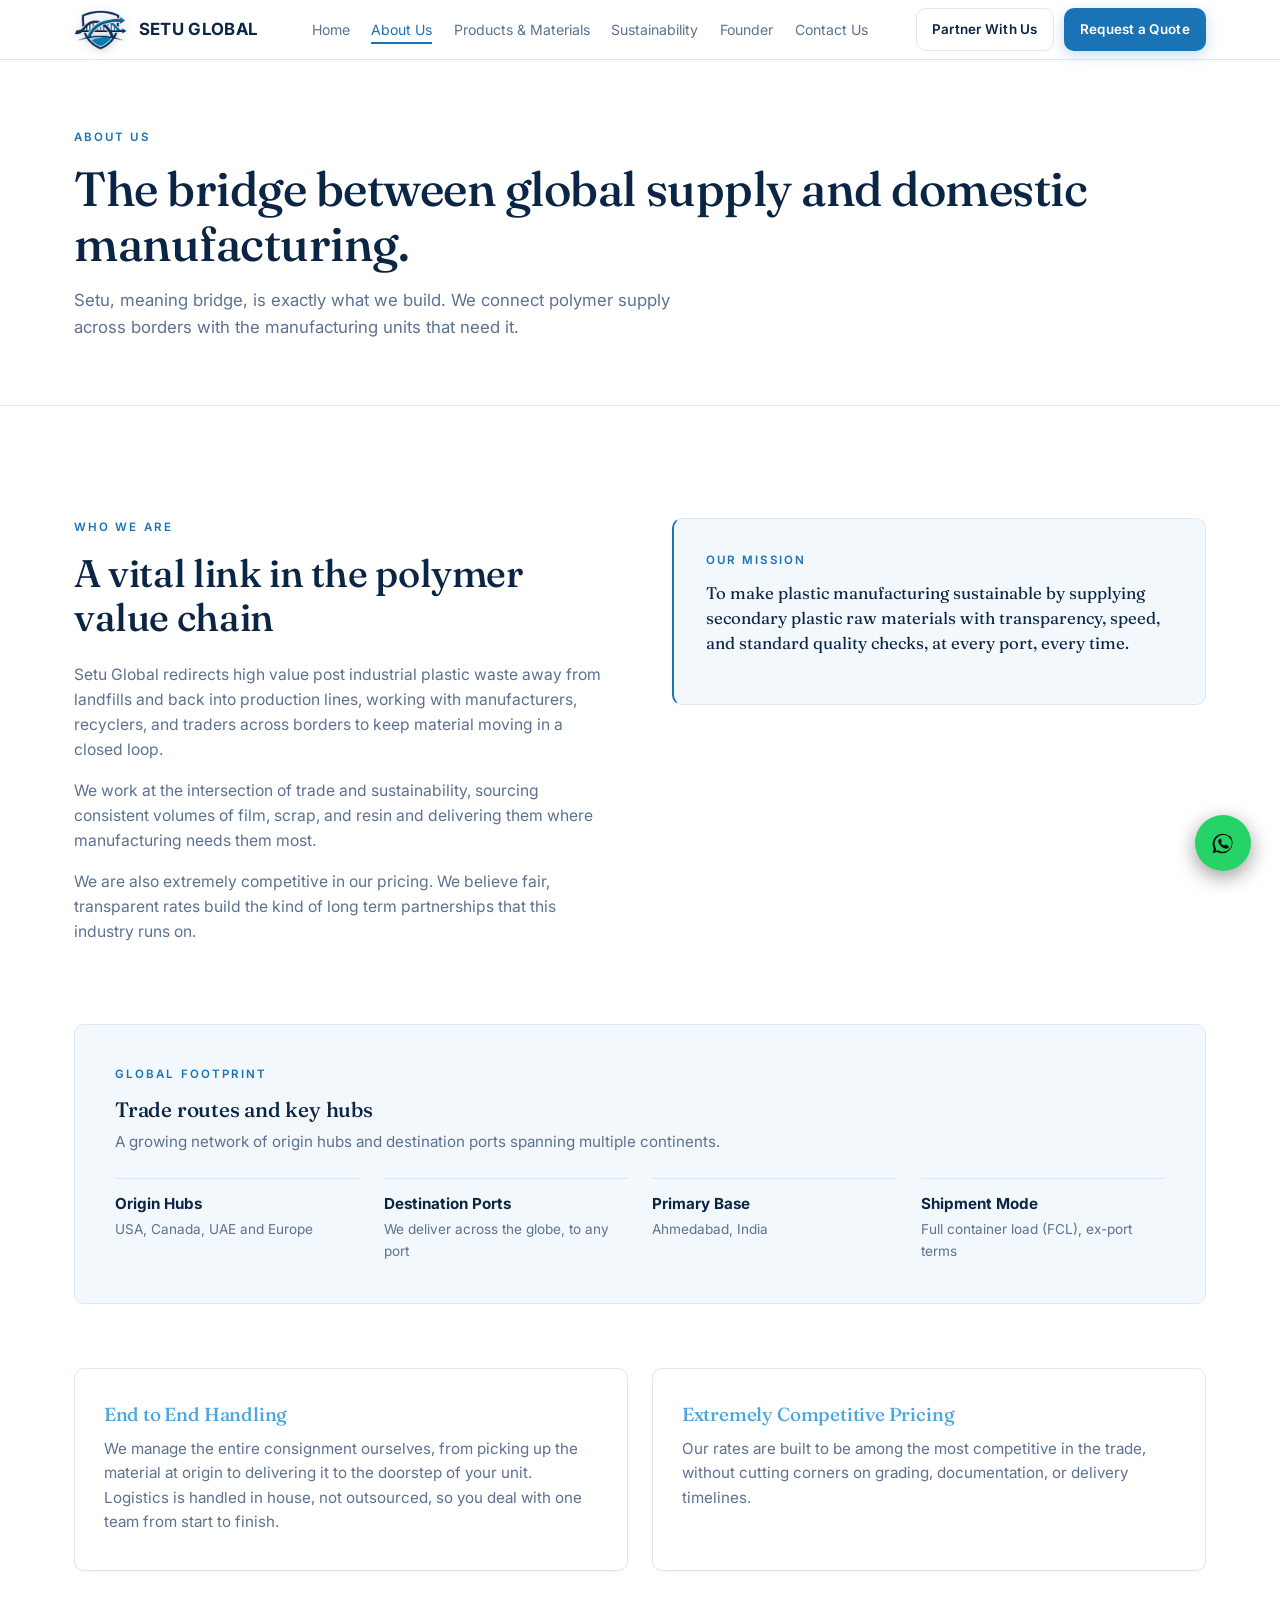
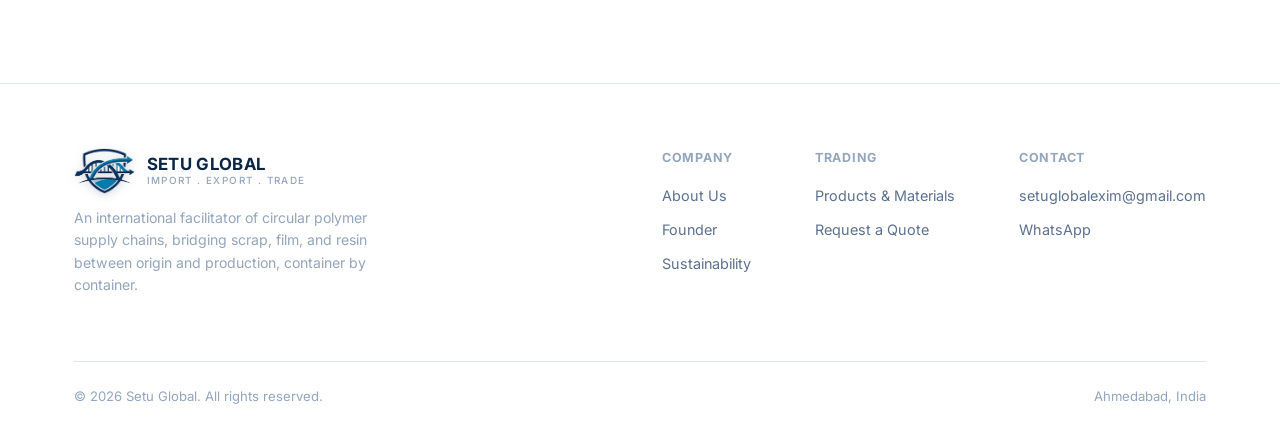
==== commit 601351b3: "Add files via upload" ====
--- a/about.html
+++ b/about.html
@@ -7,13 +7,13 @@
 <meta name="description" content="Setu Global bridges the gap between global polymer supply and domestic manufacturing, with transparent, end to end trade and logistics.">
 <link rel="preconnect" href="https://fonts.googleapis.com">
 <link href="https://fonts.googleapis.com/css2?family=Fraunces:wght@400;500;600&family=Inter:wght@400;500;600;700&display=swap" rel="stylesheet">
-<link rel="stylesheet" href="style.css?v=3">
+<link rel="stylesheet" href="style.css?v=4">
 </head>
 <body>
 
 <header>
   <nav class="nav">
-    <a href="index.html" class="logo"><img src="images/logo-circle.png" alt="Setu Global" class="logo-mark"><span class="logo-text-block"><span class="logo-name">SETU GLOBAL</span></span></a>
+    <a href="index.html" class="logo"><img src="images/logo-mark.png" alt="Setu Global" class="logo-mark"><span class="logo-text-block"><span class="logo-name">SETU GLOBAL</span></span></a>
     <ul class="nav-links">
       <li><a href="index.html">Home</a></li>
       <li><a href="about.html" class="active">About Us</a></li>
@@ -98,7 +98,7 @@
   <div class="container">
     <div class="footer-top">
       <div class="footer-brand">
-        <a href="index.html" class="logo"><img src="images/logo-circle.png" alt="Setu Global" class="logo-mark" style="height:48px;width:48px;"><span class="logo-text-block"><span class="logo-name">SETU GLOBAL</span><span class="logo-tag">Import . Export . Trade</span></span></a>
+        <a href="index.html" class="logo"><img src="images/logo-mark.png" alt="Setu Global" class="logo-mark" style="height:46px;"><span class="logo-text-block"><span class="logo-name">SETU GLOBAL</span><span class="logo-tag">Import . Export . Trade</span></span></a>
         <p>An international facilitator of circular polymer supply chains, bridging scrap, film, and resin between origin and production, container by container.</p>
       </div>
       <div class="footer-cols">
@@ -131,6 +131,6 @@
   <svg width="28" height="28" viewBox="0 0 24 24" fill="#0a0a0a"><path d="M17.6 6.3A8.9 8.9 0 0 0 12 4a8.9 8.9 0 0 0-7.9 13l-1 3.7 3.8-1a8.9 8.9 0 0 0 4.3 1.1h.1a8.9 8.9 0 0 0 8.9-8.9c0-2.4-.9-4.6-2.6-6.3zM12 19.4h-.1a7.4 7.4 0 0 1-3.8-1l-.3-.1-2.3.6.6-2.2-.2-.3a7.4 7.4 0 1 1 13.7-3.9 7.4 7.4 0 0 1-7.4 6.9zm4-5.5c-.2-.1-1.3-.6-1.5-.7-.2-.1-.3-.1-.5.1-.1.2-.5.7-.6.8-.1.1-.2.2-.4.1-.2-.1-.8-.3-1.6-1-.6-.5-1-1.2-1.1-1.4-.1-.2 0-.3.1-.4l.3-.4.2-.3c.1-.1 0-.2 0-.3 0-.1-.5-1.2-.7-1.6-.2-.4-.4-.4-.5-.4h-.4c-.2 0-.4.1-.6.3-.2.2-.8.8-.8 1.9 0 1.1.8 2.2.9 2.3.1.2 1.6 2.4 3.8 3.4.5.2 1 .4 1.3.5.5.2 1 .1 1.4.1.4-.1 1.3-.5 1.5-1 .2-.5.2-.9.1-1l-.4-.1z"/></svg>
 </a>
 
-<script src="main.js?v=3"></script>
+<script src="main.js?v=4"></script>
 </body>
 </html>
--- a/style.css
+++ b/style.css
@@ -172,12 +172,12 @@
 .logo span { color: var(--accent); }
 
 .logo-mark {
-  height: 44px;
-  width: 44px;
+  height: 40px;
+  width: auto;
   display: block;
-  border-radius: 50%;
-  object-fit: contain;
-  filter: drop-shadow(0 3px 8px rgba(26,115,181,0.3));
+  /* no border-radius and no fixed width: the mark is a shield, not a circle,
+     so constraining it to a square was clipping the pointed base. */
+  filter: drop-shadow(0 2px 5px rgba(11,37,69,0.18));
   animation: logoFloat 3.6s ease-in-out infinite;
 }
 
@@ -1325,7 +1325,7 @@
 
 .reel-top {
   position: absolute; top: 20px; left: 46px; right: 46px;
-  display: flex; justify-content: space-between; align-items: center;
+  display: flex; justify-content: flex-end; align-items: center;
 }
 .reel-live {
   display: inline-flex; align-items: center; gap: 7px;
@@ -1475,3 +1475,106 @@
   .nav-links { gap: 1rem; font-size: 0.92rem; }
   .nav-cta .btn-ghost { display: none; }
 }
+
+/* ============================================================
+   MOBILE / TABLET CORRECTIONS
+   The desktop nav needs roughly 1000px to sit in one row, but the
+   hamburger only appeared below 680px, so between those widths the
+   links and the quote button squeezed the toggle clean off screen.
+   ============================================================ */
+@media (max-width: 1000px) {
+  .nav { gap: 0.75rem; padding: 0.5rem 1.1rem; }
+  .nav .logo { margin-right: 0; }
+  .nav-links { display: none; }
+  .nav-cta { display: none; }          /* both CTAs live in the drawer instead */
+  .nav-toggle { display: flex; flex-shrink: 0; margin-left: auto; }
+  .logo-mark { height: 36px; }
+  .logo-text-block .logo-name { font-size: 0.98rem; }
+}
+
+@media (max-width: 680px) {
+  .container { padding: 0 1.1rem; }
+  .hero { padding: 6rem 0 2.6rem; }   /* must clear the 53px fixed header */
+  .hero h1 { font-size: clamp(1.85rem, 8.2vw, 2.5rem); line-height: 1.16; }
+  .hero .sub { font-size: 0.97rem; }
+  .hero-ctas { gap: 0.7rem; width: 100%; }
+  .hero-ctas .btn { width: 100%; justify-content: center; }
+  .spin-badge { display: none; }
+  .hero-stats { margin-top: 0.4rem; }
+  .stats { gap: 1.4rem; }
+  .stat-num { font-size: 1.9rem; }
+
+  /* the reel is the showpiece: keep it readable rather than letterboxed */
+  .reel { border-radius: 10px; }
+  .reel-top { top: 12px; left: 16px; right: 16px; }
+  .reel-bottom { left: 16px; right: 16px; bottom: 26px; }
+  .reel-track { left: 16px; right: 16px; bottom: 15px; }
+  .reel-bracket { width: 10px; height: 10px; }
+  .reel-bracket.tl { top: 8px; left: 8px; }  .reel-bracket.tr { top: 8px; right: 8px; }
+  .reel-bracket.bl { bottom: 8px; left: 8px; } .reel-bracket.br { bottom: 8px; right: 8px; }
+  .cap { font-size: 0.6rem; line-height: 1.3; white-space: normal; }
+  .reel-time { font-size: 0.54rem; }
+  .reel-chapter { font-size: 0.54rem; }
+  .reel-count b { font-size: 2rem; }
+  .reel-count em { font-size: 0.7rem; }
+  .reel-wordmark { transform: translateY(44px); }
+  .reel-wordmark .w { font-size: 1.1rem; }
+  .reel-wordmark small { font-size: 0.5rem; letter-spacing: 0.22em; }
+
+  h2 { font-size: 1.65rem; }
+  .section-head p { font-size: 0.95rem; }
+  .card { padding: 1.3rem; }
+
+  .founder-wrap { grid-template-columns: 1fr; gap: 1.6rem; }
+  .founder-photo img { width: 100%; height: auto; }
+  .founder-points { grid-template-columns: 1fr; }
+
+  .sustain-wrap { grid-template-columns: 1fr; gap: 1.8rem; }
+  .contact-wrap { grid-template-columns: 1fr; gap: 1.8rem; }
+  .product-cat-head { flex-wrap: wrap; gap: 0.4rem; }
+  .offer-sheet-cta { flex-direction: column; align-items: flex-start; gap: 1rem; }
+  .offer-sheet-cta .btn { width: 100%; justify-content: center; }
+  .footer-cols { grid-template-columns: 1fr 1fr; gap: 1.4rem; }
+  .footer-bottom { flex-direction: column; gap: 0.4rem; align-items: flex-start; }
+
+  /* keep the floating WhatsApp button clear of content and the popup */
+  .wa-float { width: 50px; height: 50px; right: 14px; bottom: 14px; }
+  .wa-float svg { width: 24px; height: 24px; }
+  .quick-enquiry { left: 12px; right: 12px; bottom: 76px; width: auto; max-width: none; }
+}
+
+@media (max-width: 420px) {
+  .footer-cols { grid-template-columns: 1fr; }
+  .reel-wordmark .w { font-size: 0.95rem; }
+  .reel-count b { font-size: 1.7rem; }
+}
+
+/* drawer CTA: .mobile-menu a forced display:block, which killed the button's
+   flex centering and horizontal padding, so the label sat flush left. */
+.mobile-menu .btn {
+  display: flex;
+  align-items: center;
+  justify-content: center;
+  text-align: center;
+  padding: 0.85rem 1.1rem;
+  width: 100%;
+  box-sizing: border-box;
+}
+.mobile-menu .btn:hover { color: #fff; }
+
+/* The drawer was pinned to a hardcoded top:64px while the mobile header is
+   only 53px tall, leaving a strip of hero text showing through the gap.
+   Anchoring it to the header itself keeps it flush at any header height. */
+header { position: fixed; }
+.mobile-menu {
+  position: absolute;
+  top: 100%;
+  left: 0; right: 0;
+  background: var(--bg-alt);
+  max-height: calc(100vh - 100%);
+  overflow-y: auto;
+}
+/* .mobile-menu a (0,1,1) was out-specifying .btn-primary (0,1,0), so the
+   drawer CTA rendered with link colour instead of white. */
+.mobile-menu .btn-primary,
+.mobile-menu .btn-primary:hover { color: #fff; }
